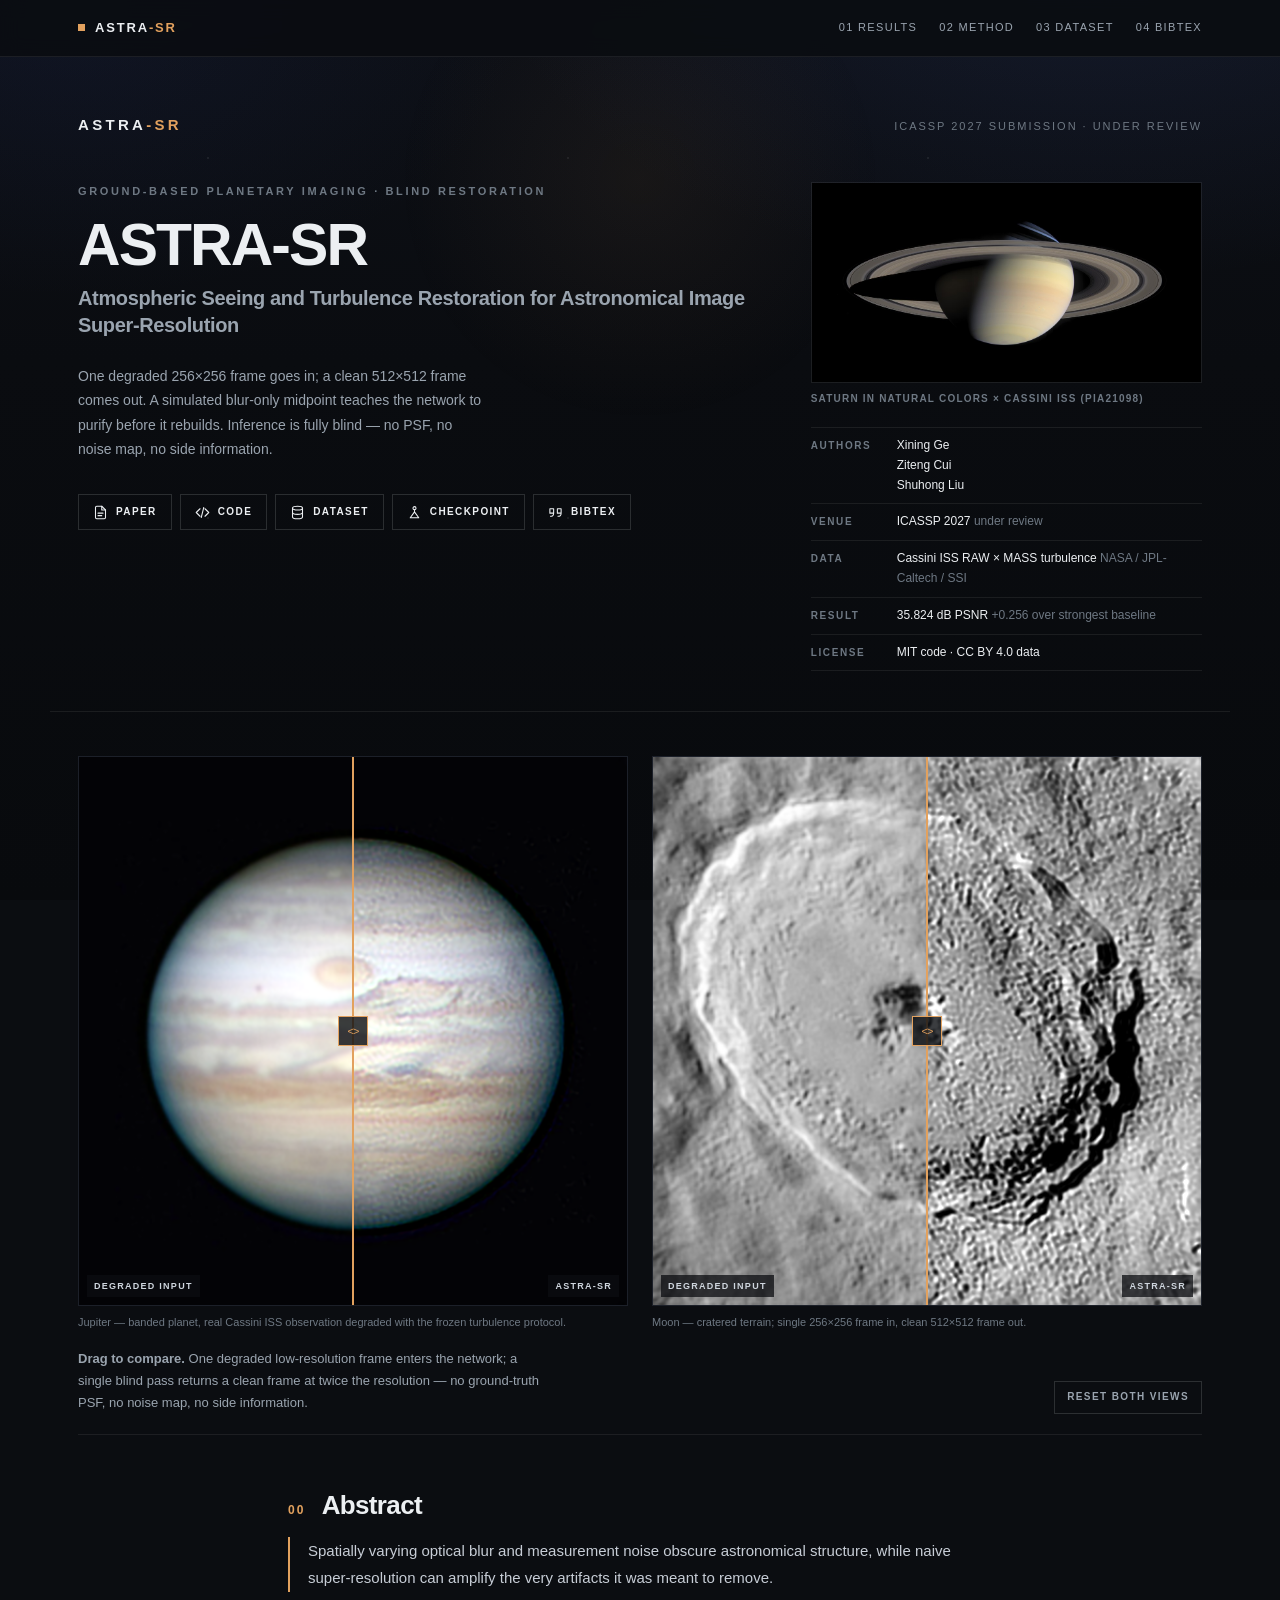
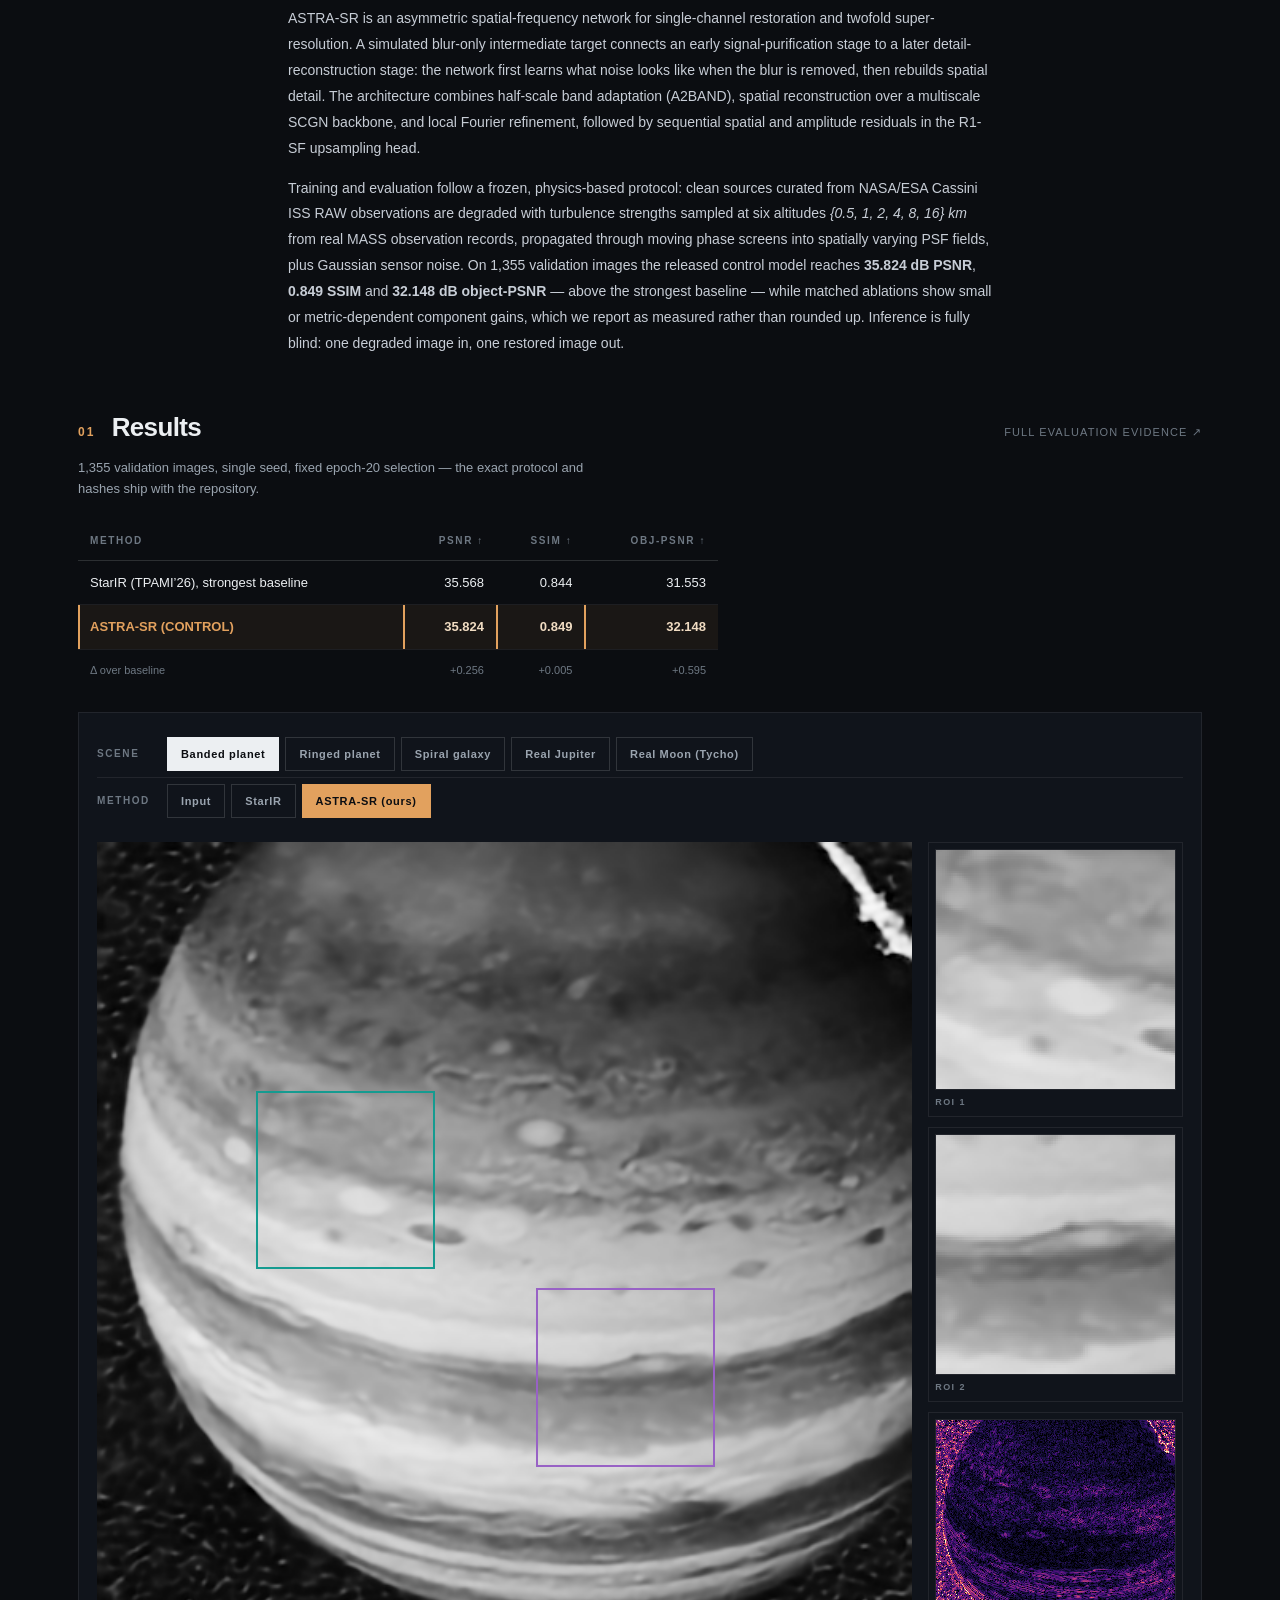
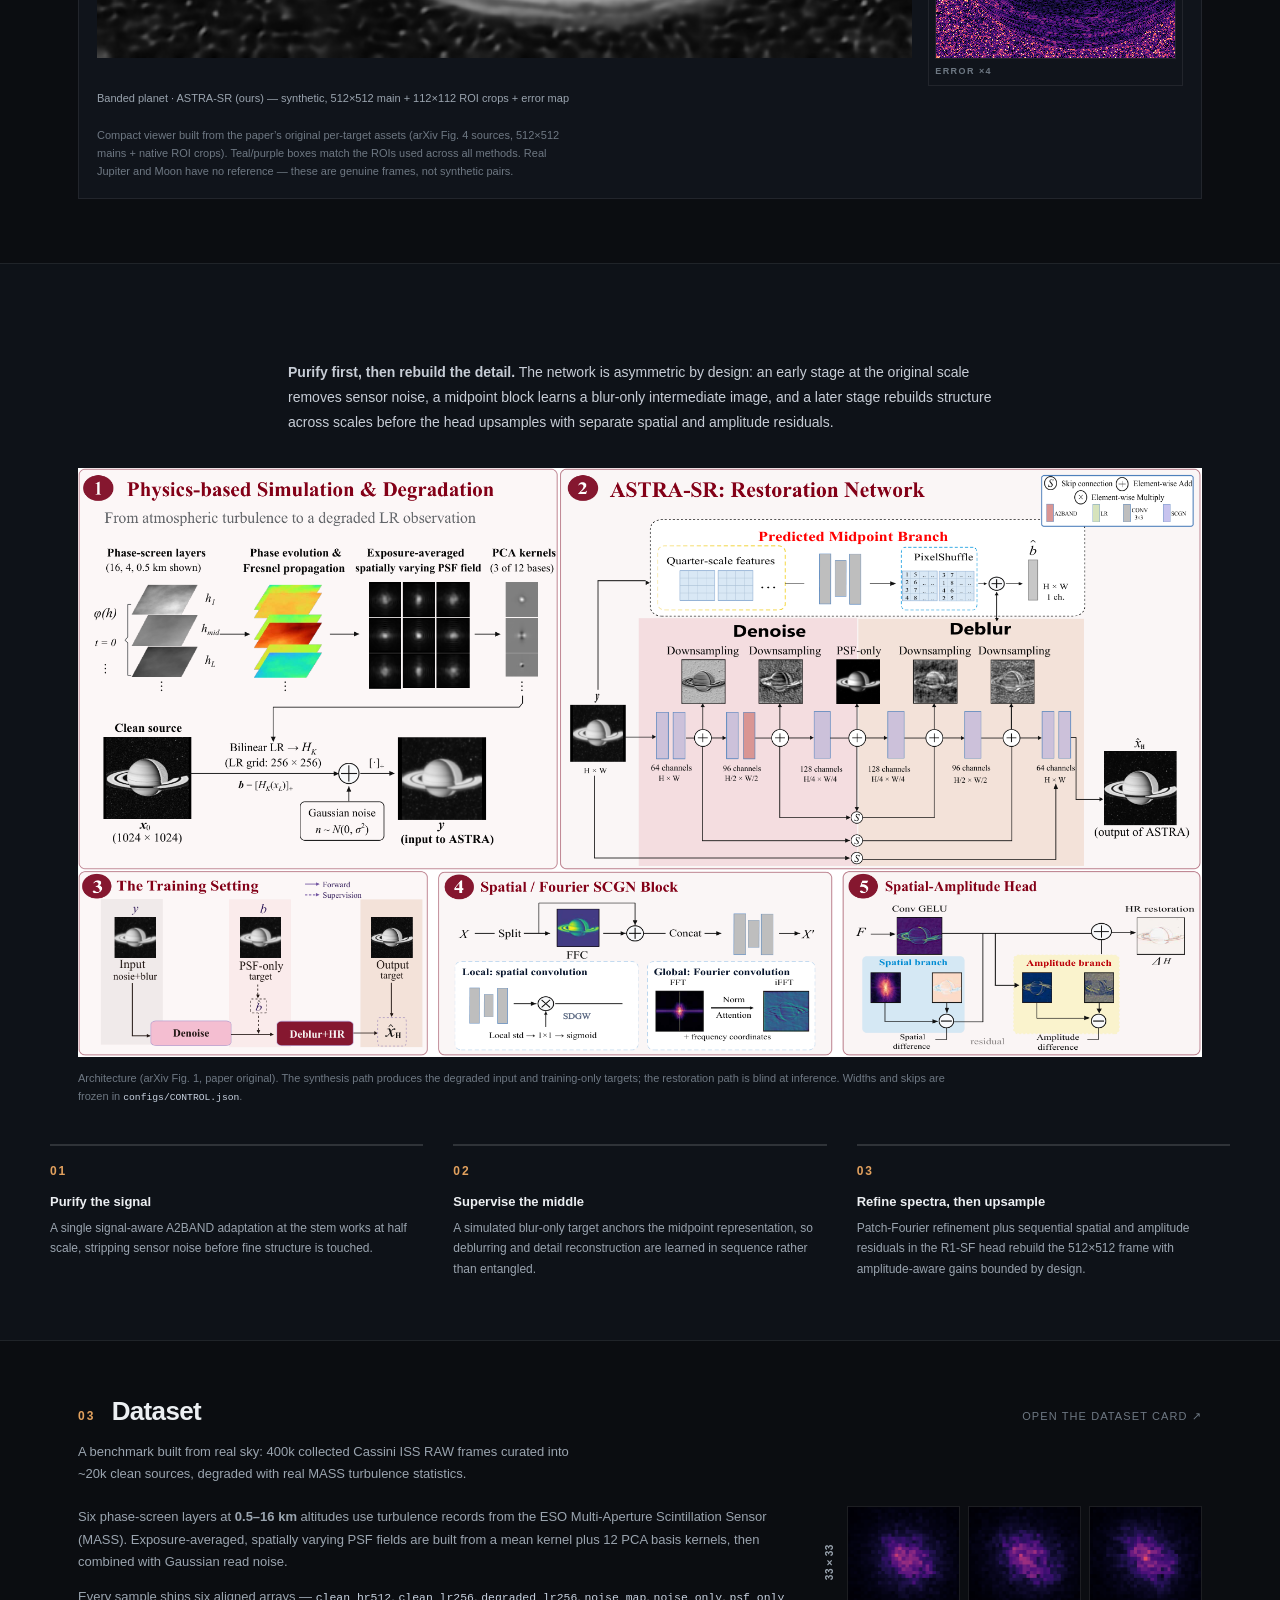
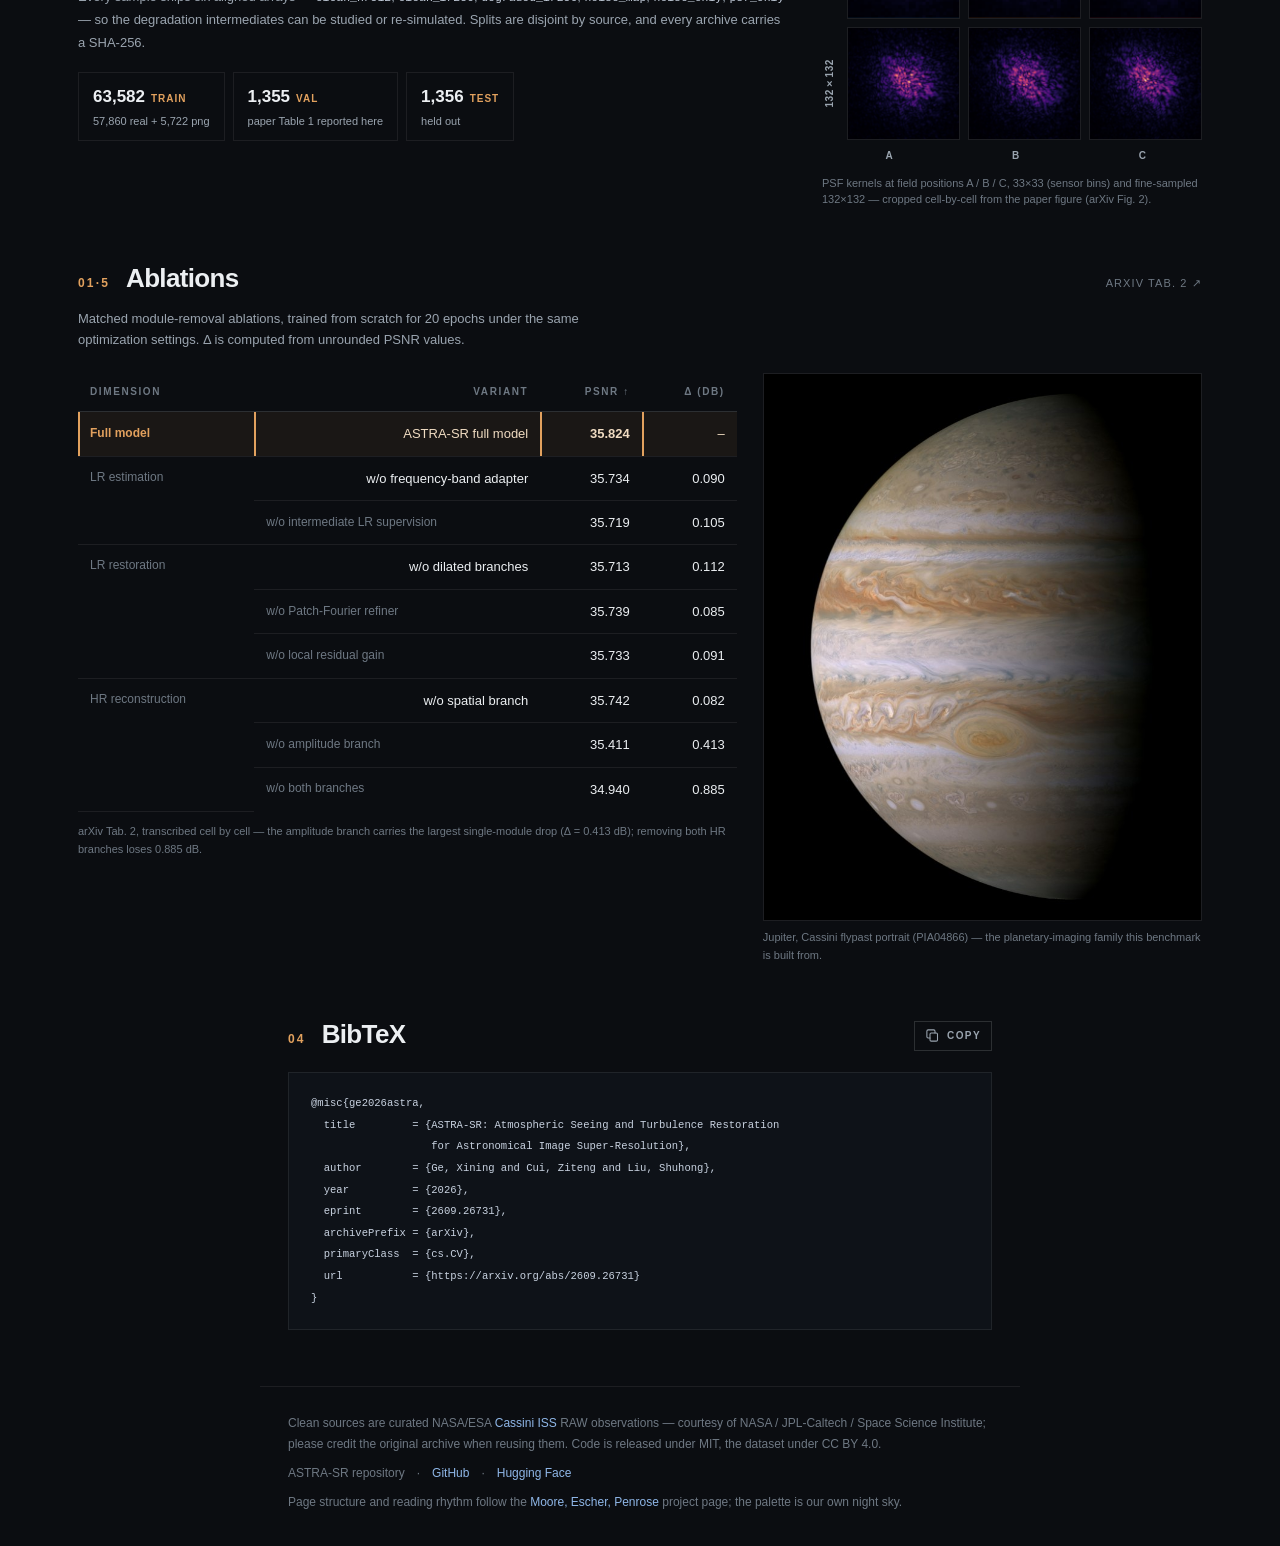
==== astra-sr/index.html @ f1a4ca5f "Deploy ASTRA-SR project page (Swiss style, interactive viewer, Cassini/Jupiter cover)" ====
<!doctype html>
<html lang="en">
<head>
  <meta charset="utf-8">
  <meta name="viewport" content="width=device-width, initial-scale=1">
  <meta name="color-scheme" content="dark">
  <title>ASTRA-SR: Atmospheric Seeing and Turbulence Restoration for Astronomical Image Super-Resolution</title>
  <meta name="description" content="A turbulence-aware restoration network for planetary/astronomical imaging, with a physics-degraded Cassini-ISS super-resolution benchmark. Xining Ge, Ziteng Cui, Shuhong Liu. ICASSP 2027 submission.">
  <meta property="og:title" content="ASTRA-SR: Atmospheric Seeing and Turbulence Restoration">
  <meta property="og:description" content="Blind single-frame restoration + 2x super-resolution under six-layer atmospheric turbulence — code, checkpoint, and benchmark released.">
  <meta property="og:type" content="website">
  <meta name="twitter:card" content="summary_large_image">
  <link rel="stylesheet" href="site.css?v=astra-1">
</head>
<body>
<div class="space-base" aria-hidden="true"></div>
<div class="space-stars" aria-hidden="true"></div>
<div class="space-stars far" aria-hidden="true"></div>
<a class="skip-link" href="#abstract">Skip to the abstract</a>
<svg class="icon-defs" xmlns="http://www.w3.org/2000/svg" aria-hidden="true"><defs>
  <symbol id="i-paper" viewBox="0 0 24 24"><path d="M14 2H6a2 2 0 0 0-2 2v16a2 2 0 0 0 2 2h12a2 2 0 0 0 2-2V8Z"/><path d="M14 2v6h6M8 13h8M8 17h6"/></symbol>
  <symbol id="i-code" viewBox="0 0 24 24"><path d="m8 6-6 6 6 6m8-12 6 6-6 6M14 4l-4 16"/></symbol>
  <symbol id="i-data" viewBox="0 0 24 24"><ellipse cx="12" cy="5" rx="8" ry="3"/><path d="M4 5v14c0 1.7 3.6 3 8 3s8-1.3 8-3V5"/><path d="M4 12c0 1.7 3.6 3 8 3s8-1.3 8-3"/></symbol>
  <symbol id="i-weights" viewBox="0 0 24 24"><circle cx="12" cy="5" r="2.4"/><path d="M12 7.4V11m0 0-6.8 9.4M12 11l6.8 9.4M5.2 20.4h13.6"/></symbol>
  <symbol id="i-quote" viewBox="0 0 24 24"><path d="M9 6H3v7h6V6Zm12 0h-6v7h6V6ZM9 13c0 4-2 5-5 5m17-5c0 4-2 5-5 5"/></symbol>
  <symbol id="i-copy" viewBox="0 0 24 24"><rect x="8" y="8" width="12" height="13" rx="2"/><path d="M16 8V5a2 2 0 0 0-2-2H5a2 2 0 0 0-2 2v9a2 2 0 0 0 2 2h3"/></symbol>
</defs></svg>

<nav class="project-nav" aria-label="Project navigation">
  <div class="project-nav-inner">
    <a class="project-nav-title" href="./"><span class="brand-note" aria-hidden="true"></span>ASTRA<b>-SR</b></a>
    <div class="project-tabs">
      <a href="#results">01 Results</a>
      <a href="#method">02 Method</a>
      <a href="#dataset">03 Dataset</a>
      <a href="#citation">04 BibTeX</a>
    </div>
  </div>
</nav>

<header class="paper-header wide">
  <div class="masthead">
    <span class="wordmark">ASTRA<em>-SR</em></span>
    <span class="mast-note">ICASSP 2027 submission &middot; under review</span>
  </div>
  <div class="title-grid">
    <div>
      <p class="kicker">Ground-based planetary imaging &middot; blind restoration</p>
      <h1 style="margin-top:14px">ASTRA-SR<span>Atmospheric Seeing and Turbulence Restoration for Astronomical Image Super-Resolution</span></h1>
      <p class="lede">One degraded 256&times;256 frame goes in; a clean 512&times;512 frame comes out. A simulated blur-only midpoint teaches the network to purify before it rebuilds. Inference is fully blind &mdash; no PSF, no noise map, no side information.</p>
      <div class="resource-links">
        <a class="resource" href="https://arxiv.org/abs/2609.26731"><svg class="icon"><use href="#i-paper"/></svg>Paper</a>
        <a class="resource" href="https://github.com/gexining/ASTRA-SR"><svg class="icon"><use href="#i-code"/></svg>Code</a>
        <a class="resource" href="https://huggingface.co/datasets/xiningning/astrasr_data"><svg class="icon"><use href="#i-data"/></svg>Dataset</a>
        <a class="resource" href="https://huggingface.co/datasets/xiningning/astrasr_data/tree/main/checkpoints"><svg class="icon"><use href="#i-weights"/></svg>Checkpoint</a>
        <a class="resource" href="#citation"><svg class="icon"><use href="#i-quote"/></svg>BibTeX</a>
      </div>
    </div>
    <div class="right-col">
      <figure class="cover-side">
        <img src="assets/jupiter_cassini_portrait.jpg" alt="Saturn in natural colors with its rings, photographed by the Cassini spacecraft.">
        <figcaption>Saturn in natural colors &times; Cassini ISS (PIA21098)</figcaption>
      </figure>
      <ul class="meta-rows">
        <li><span class="k">Authors</span><span class="v"><span>Xining Ge</span><span>Ziteng Cui</span><span>Shuhong Liu</span></span></li>
        <li><span class="k">Venue</span><span class="v">ICASSP 2027 <em>under review</em></span></li>
        <li><span class="k">Data</span><span class="v">Cassini ISS RAW &times; MASS turbulence <em>NASA / JPL-Caltech / SSI</em></span></li>
        <li><span class="k">Result</span><span class="v">35.824&nbsp;dB PSNR <em>+0.256 over strongest baseline</em></span></li>
        <li><span class="k">License</span><span class="v">MIT code &middot; CC BY 4.0 data</span></li>
      </ul>
    </div>
  </div>
</header>

<main>
  <section class="teaser wide" aria-label="Before and after teaser">
    <div class="teaser-grid">
      <figure class="teaser-fig">
        <div class="compare" data-compare>
          <img src="assets/teaser_jupiter_astra-sr.png" alt="ASTRA-SR restoration of a degraded Jupiter frame">
          <div class="before-clip"><img src="assets/teaser_jupiter_input.png" alt="" aria-hidden="true"></div>
          <span class="tag left">degraded input</span><span class="tag right">ASTRA-SR</span>
          <div class="gutter" aria-hidden="true"></div>
          <div class="knob" aria-hidden="true">&lt;&gt;</div>
          <input type="range" min="0" max="100" value="50" aria-label="Compare degraded input with ASTRA-SR output (Jupiter)">
        </div>
        <figcaption>Jupiter &mdash; banded planet, real Cassini ISS observation degraded with the frozen turbulence protocol.</figcaption>
      </figure>
      <figure class="teaser-fig">
        <div class="compare" data-compare>
          <img src="assets/teaser_moon_astra-sr.png" alt="ASTRA-SR restoration of a degraded lunar frame">
          <div class="before-clip"><img src="assets/teaser_moon_input.png" alt="" aria-hidden="true"></div>
          <span class="tag left">degraded input</span><span class="tag right">ASTRA-SR</span>
          <div class="gutter" aria-hidden="true"></div>
          <div class="knob" aria-hidden="true">&lt;&gt;</div>
          <input type="range" min="0" max="100" value="50" aria-label="Compare degraded input with ASTRA-SR output (Moon)">
        </div>
        <figcaption>Moon &mdash; cratered terrain; single 256&times;256 frame in, clean 512&times;512 frame out.</figcaption>
      </figure>
    </div>
    <div class="teaser-under">
      <p><strong>Drag to compare.</strong> One degraded low-resolution frame enters the network; a single blind pass returns a clean frame at twice the resolution &mdash; no ground-truth PSF, no noise map, no side information.</p>
      <button id="teaser-reset" type="button">Reset both views</button>
    </div>
  </section>

  <section id="abstract" class="text-section">
    <h2 data-num="00" class="sec">Abstract</h2>
    <p class="opening-quote">Spatially varying optical blur and measurement noise obscure astronomical structure, while naive super-resolution can amplify the very artifacts it was meant to remove.</p>
    <p>ASTRA-SR is an asymmetric spatial-frequency network for single-channel restoration and twofold super-resolution. A simulated blur-only intermediate target connects an early signal-purification stage to a later detail-reconstruction stage: the network first learns what noise looks like when the blur is removed, then rebuilds spatial detail. The architecture combines half-scale band adaptation (A2BAND), spatial reconstruction over a multiscale SCGN backbone, and local Fourier refinement, followed by sequential spatial and amplitude residuals in the R1-SF upsampling head.</p>
    <p>Training and evaluation follow a frozen, physics-based protocol: clean sources curated from NASA/ESA Cassini ISS RAW observations are degraded with turbulence strengths sampled at six altitudes <span class="math">{0.5, 1, 2, 4, 8, 16}&nbsp;km</span> from real MASS observation records, propagated through moving phase screens into spatially varying PSF fields, plus Gaussian sensor noise. On 1,355 validation images the released control model reaches <strong>35.824&nbsp;dB PSNR</strong>, <strong>0.849&nbsp;SSIM</strong> and <strong>32.148&nbsp;dB object-PSNR</strong> &mdash; above the strongest baseline &mdash; while matched ablations show small or metric-dependent component gains, which we report as measured rather than rounded up. Inference is fully blind: one degraded image in, one restored image out.</p>
  </section>

  <section class="wide results-section" id="results">
    <div class="section-heading">
      <h2 class="sec" data-num="01">Results</h2>
      <a class="quiet-link" href="https://github.com/gexining/ASTRA-SR/tree/main/docs/evidence">Full evaluation evidence <span aria-hidden="true">&#8599;</span></a>
    </div>
    <p class="section-intro">1,355 validation images, single seed, fixed epoch-20 selection &mdash; the exact protocol and hashes ship with the repository.</p>
    <div class="metrics-wrap">
      <div class="table-scroll">
      <table class="metric-table">
        <thead><tr><th>Method</th><th>PSNR &#8593;</th><th>SSIM &#8593;</th><th>Obj-PSNR &#8593;</th></tr></thead>
        <tbody>
          <tr><td>StarIR (TPAMI&rsquo;26), strongest baseline</td><td>35.568</td><td>0.844</td><td>31.553</td></tr>
          <tr class="ours"><td>ASTRA-SR (CONTROL)</td><td><strong>35.824</strong></td><td><strong>0.849</strong></td><td><strong>32.148</strong></td></tr>
          <tr class="delta"><td>&Delta; over baseline</td><td>+0.256</td><td>+0.005</td><td>+0.595</td></tr>
        </tbody>
      </table>
      </div>
    </div>
    <div class="qual-viewer" id="qual-viewer" data-scene="target_01_banded_planet" data-method="ours">
      <div class="qv-tabs-row">
        <span class="qv-label">Scene</span>
        <div class="qv-tabs" role="tablist" aria-label="Scene">
          <button class="qv-tab" data-scene="target_01_banded_planet">Banded planet</button>
          <button class="qv-tab" data-scene="target_02_ringed_planet">Ringed planet</button>
          <button class="qv-tab" data-scene="target_03_spiral_galaxy">Spiral galaxy</button>
          <button class="qv-tab" data-scene="planet_jupiter_singapore">Real Jupiter</button>
          <button class="qv-tab" data-scene="planet_moon_tycho">Real Moon (Tycho)</button>
        </div>
      </div>
      <div class="qv-tabs-row">
        <span class="qv-label">Method</span>
        <div class="qv-tabs" role="tablist" aria-label="Method">
          <button class="qv-tab" data-method="input">Input</button>
          <button class="qv-tab" data-method="starir">StarIR</button>
          <button class="qv-tab ours" data-method="ours">ASTRA-SR (ours)</button>
        </div>
      </div>
      <div class="qv-stage">
        <div class="scene-main qv-main">
          <img id="qv-img" src="" alt="">
          <span class="roi teal" id="qv-roi1"></span>
          <span class="roi purple" id="qv-roi2"></span>
        </div>
        <div class="qv-side">
          <figure class="qv-zoom"><img id="qv-zoom1" src="" alt=""><figcaption>ROI 1</figcaption></figure>
          <figure class="qv-zoom"><img id="qv-zoom2" src="" alt=""><figcaption>ROI 2</figcaption></figure>
          <figure class="qv-zoom" id="qv-err-wrap"><img id="qv-err" src="" alt=""><figcaption>Error &times;4</figcaption></figure>
        </div>
      </div>
      <p class="qv-meta" id="qv-meta"></p>
      <p class="scene-cap">Compact viewer built from the paper&rsquo;s original per-target assets (arXiv Fig.&nbsp;4 sources, 512&times;512 mains + native ROI crops). Teal/purple boxes match the ROIs used across all methods. Real Jupiter and Moon have no reference &mdash; these are genuine frames, not synthetic pairs.</p>
    </div>
  </section>

  <section class="method-section" id="method">
    <div class="text-section">
      <h2 class="sec" data-num="02">Method</h2>
      <p><strong>Purify first, then rebuild the detail.</strong> The network is asymmetric by design: an early stage at the original scale removes sensor noise, a midpoint block learns a blur-only intermediate image, and a later stage rebuilds structure across scales before the head upsamples with separate spatial and amplitude residuals.</p>
    </div>
    <figure class="wide method-figure">
      <img src="assets/paper_fig1_architecture.png" width="1500" height="546" loading="lazy" alt="ASTRA-SR architecture (arXiv Fig. 1): the synthesis path generates the degraded LR input and training-only targets; the restoration path contains the three-scale SCGN backbone, intermediate LR estimation branch, stage-specific refinement, and sequential spatial-amplitude HR head.">
      <figcaption>Architecture (arXiv Fig.&nbsp;1, paper original). The synthesis path produces the degraded input and training-only targets; the restoration path is blind at inference. Widths and skips are frozen in <code>configs/CONTROL.json</code>.</figcaption>
    </figure>
    <ol class="method-steps wide">
      <li><span class="step-number">01</span><h3>Purify the signal</h3><p>A single signal-aware A2BAND adaptation at the stem works at half scale, stripping sensor noise before fine structure is touched.</p></li>
      <li><span class="step-number">02</span><h3>Supervise the middle</h3><p>A simulated blur-only target anchors the midpoint representation, so deblurring and detail reconstruction are learned in sequence rather than entangled.</p></li>
      <li><span class="step-number">03</span><h3>Refine spectra, then upsample</h3><p>Patch-Fourier refinement plus sequential spatial and amplitude residuals in the R1-SF head rebuild the 512&times;512 frame with amplitude-aware gains bounded by design.</p></li>
    </ol>
  </section>

  <section class="wide dataset-section" id="dataset">
    <div class="section-heading">
      <h2 class="sec" data-num="03">Dataset</h2>
      <a class="quiet-link" href="https://huggingface.co/datasets/xiningning/astrasr_data">Open the dataset card <span aria-hidden="true">&#8599;</span></a>
    </div>
    <p class="section-intro">A benchmark built from real sky: 400k collected Cassini ISS RAW frames curated into ~20k clean sources, degraded with real MASS turbulence statistics.</p>
    <div class="dataset-grid">
      <div class="facts">
        <p>Six phase-screen layers at <strong>0.5&ndash;16&nbsp;km</strong> altitudes use turbulence records from the ESO Multi-Aperture Scintillation Sensor (MASS). Exposure-averaged, spatially varying PSF fields are built from a mean kernel plus 12 PCA basis kernels, then combined with Gaussian read noise.</p>
        <p>Every sample ships six aligned arrays &mdash; <code>clean_hr512</code>, <code>clean_lr256</code>, <code>degraded_lr256</code>, <code>noise_map</code>, <code>noise_only</code>, <code>psf_only</code> &mdash; so the degradation intermediates can be studied or re-simulated. Splits are disjoint by source, and every archive carries a SHA-256.</p>
        <div class="split-inline" aria-label="Dataset splits">
          <div class="split-chip"><b>63,582<em>train</em></b>57,860 real + 5,722 png</div>
          <div class="split-chip"><b>1,355<em>val</em></b>paper Table&nbsp;1 reported here</div>
          <div class="split-chip"><b>1,356<em>test</em></b>held out</div>
        </div>
      </div>
      <div class="psf-block" role="group" aria-label="PSF kernels at three field positions, two sampling scales">
        <div class="psf-row">
          <span class="psf-rlab">33&times;33</span>
          <figure class="psf-tile"><img src="assets/psf_coarse_A.png" loading="lazy" alt="33x33 downsampled PSF at field position A"></figure>
          <figure class="psf-tile"><img src="assets/psf_coarse_B.png" loading="lazy" alt="33x33 downsampled PSF at field position B"></figure>
          <figure class="psf-tile"><img src="assets/psf_coarse_C.png" loading="lazy" alt="33x33 downsampled PSF at field position C"></figure>
        </div>
        <div class="psf-row">
          <span class="psf-rlab">132&times;132</span>
          <figure class="psf-tile"><img src="assets/psf_fine_A.png" loading="lazy" alt="132x132 fine-sampled PSF at field position A"></figure>
          <figure class="psf-tile"><img src="assets/psf_fine_B.png" loading="lazy" alt="132x132 fine-sampled PSF at field position B"></figure>
          <figure class="psf-tile"><img src="assets/psf_fine_C.png" loading="lazy" alt="132x132 fine-sampled PSF at field position C"></figure>
        </div>
        <div class="psf-clabs"><span class="ph"></span><span>A</span><span>B</span><span>C</span></div>
        <p class="psf-cap">PSF kernels at field positions A / B / C, 33&times;33 (sensor bins) and fine-sampled 132&times;132 &mdash; cropped cell-by-cell from the paper figure (arXiv Fig.&nbsp;2).</p>
      </div>
    </div>

  </section>

  <section class="wide ablation-section" id="ablation">
    <div class="section-heading">
      <h2 class="sec" data-num="01&middot;5">Ablations</h2>
      <a class="quiet-link" href="https://arxiv.org/abs/2609.26731">arXiv Tab.&nbsp;2 <span aria-hidden="true">&#8599;</span></a>
    </div>
    <p class="section-intro">Matched module-removal ablations, trained from scratch for 20 epochs under the same optimization settings. &Delta; is computed from unrounded PSNR values.</p>
    <div class="ablation-two-col">
      <div class="ablation-table-wrap">
      <div class="table-scroll">
        <table class="metric-table ablation-table">
          <thead><tr><th>Dimension</th><th>Variant</th><th>PSNR &#8593;</th><th>&Delta; (dB)</th></tr></thead>
          <tbody>
            <tr class="ours"><td>Full model</td><td>ASTRA-SR full model</td><td><strong>35.824</strong></td><td>&ndash;</td></tr>
            <tr><td rowspan="2">LR estimation</td><td>w/o frequency-band adapter</td><td>35.734</td><td>0.090</td></tr>
            <tr><td>w/o intermediate LR supervision</td><td>35.719</td><td>0.105</td></tr>
            <tr><td rowspan="3">LR restoration</td><td>w/o dilated branches</td><td>35.713</td><td>0.112</td></tr>
            <tr><td>w/o Patch-Fourier refiner</td><td>35.739</td><td>0.085</td></tr>
            <tr><td>w/o local residual gain</td><td>35.733</td><td>0.091</td></tr>
            <tr><td rowspan="3">HR reconstruction</td><td>w/o spatial branch</td><td>35.742</td><td>0.082</td></tr>
            <tr><td>w/o amplitude branch</td><td>35.411</td><td>0.413</td></tr>
            <tr><td>w/o both branches</td><td>34.940</td><td>0.885</td></tr>
          </tbody>
        </table>
      </div>
      <p class="abl-cap">arXiv Tab.&nbsp;2, transcribed cell by cell &mdash; the amplitude branch carries the largest single-module drop (&Delta;&nbsp;=&nbsp;0.413&nbsp;dB); removing both HR branches loses 0.885&nbsp;dB.</p>
      </div>
      <figure class="abl-fig">
        <img src="assets/jupiter_full_portrait.jpg" loading="lazy" alt="Full-portrait Jupiter with the Great Red Spot, photographed by the Cassini spacecraft on its flypast to Saturn.">
        <figcaption>Jupiter, Cassini flypast portrait (PIA04866) &mdash; the planetary-imaging family this benchmark is built from.</figcaption>
      </figure>
    </div>
  </section>

  <section id="citation" class="text-section citation-section">
    <div class="section-heading">
      <h2 class="sec" data-num="04">BibTeX</h2>
      <button class="copy-button" id="copy-bib" type="button"><svg class="icon"><use href="#i-copy"/></svg><span>Copy</span></button>
    </div>
    <pre><code id="bibtex">@misc{ge2026astra,
  title         = {ASTRA-SR: Atmospheric Seeing and Turbulence Restoration
                   for Astronomical Image Super-Resolution},
  author        = {Ge, Xining and Cui, Ziteng and Liu, Shuhong},
  year          = {2026},
  eprint        = {2609.26731},
  archivePrefix = {arXiv},
  primaryClass  = {cs.CV},
  url           = {https://arxiv.org/abs/2609.26731}
}</code></pre>
    <p id="copy-status" role="status" class="sr-only"></p>
  </section>
</main>

<footer class="page-footer text-section">
  <p>Clean sources are curated NASA/ESA <a href="https://pds-rings.seti.org/cassini/iss/">Cassini ISS</a> RAW observations &mdash; courtesy of NASA / JPL-Caltech / Space Science Institute; please credit the original archive when reusing them. Code is released under MIT, the dataset under CC&nbsp;BY&nbsp;4.0.</p>
  <p>ASTRA-SR repository<span class="footer-dot" aria-hidden="true">&middot;</span><a href="https://github.com/gexining/ASTRA-SR">GitHub</a><span class="footer-dot" aria-hidden="true">&middot;</span><a href="https://huggingface.co/datasets/xiningning/astrasr_data">Hugging Face</a></p>
  <p class="small">Page structure and reading rhythm follow the <a href="https://assafshocher.github.io/escher/">Moore, Escher, Penrose</a> project page; the palette is our own night sky.</p>
</footer>

<script>
(function () {
  // ---- cursor spotlight across the page ----
  document.body.insertAdjacentHTML("afterbegin", '<div class="spotlight" aria-hidden="true"></div>');
  var spotEl = document.querySelector(".spotlight");
  document.addEventListener("pointermove", function (e) {
    spotEl.style.setProperty("--mx", e.clientX + "px");
    spotEl.style.setProperty("--my", e.clientY + "px");
  }, { passive: true });

  // ---- nav scrollspy: highlight the current section tab ----
  var navLinks = document.querySelectorAll(".project-tabs a[href^='#']");
  var secObs = new IntersectionObserver(function (entries) {
    if (window.scrollY < 100) {
      navLinks.forEach(function (a) { a.classList.remove("nav-on"); });
      return;
    }
    entries.forEach(function (e) {
      if (!e.isIntersecting) return;
      var id = "#" + e.target.id;
      navLinks.forEach(function (a) {
        a.classList.toggle("nav-on", a.getAttribute("href") === id);
      });
    });
  }, { rootMargin: "-40% 0px -55% 0px", threshold: 0 });
  document.querySelectorAll("section[id]").forEach(function (s) { secObs.observe(s); });

  // ---- teaser sliders jump into the qualitative viewer ----
  document.querySelectorAll(".compare input[type='range']").forEach(function (r) {
    r.addEventListener("change", function () {
      document.getElementById("results")?.scrollIntoView({ behavior: "smooth", block: "start" });
    });
  });

  // ---- 3D tilt on interactive cards ----
  document.querySelectorAll(".compare").forEach(function (el) {
    el.addEventListener("pointermove", function (e) {
      var r = el.getBoundingClientRect();
      var x = (e.clientX - r.left) / r.width - 0.5;
      var y = (e.clientY - r.top) / r.height - 0.5;
      el.style.transform = "perspective(900px) rotateY(" + (x * 4.5) + "deg) rotateX(" + (-y * 4.5) + "deg) translateZ(4px)";
    });
    el.addEventListener("pointerleave", function () { el.style.transform = ""; });
  });

  // ---- scroll reveal: sections fade/rise in as they enter the viewport ----
  var revealTargets = document.querySelectorAll(
    ".sec, .metric-table, .figure-card, .scene-cell, .compare, .split-chip, .qual-viewer, .psf-tile, .method-steps li, .degrade-item, .citation-section"
  );
  revealTargets.forEach(function (el, i) {
    el.classList.add("reveal");
    el.style.transitionDelay = (i % 6) * 45 + "ms";
  });
  var io = new IntersectionObserver(function (entries) {
    entries.forEach(function (e) {
      if (e.isIntersecting) {
        e.target.classList.add("visible");
        io.unobserve(e.target);
      }
    });
  }, { rootMargin: "0px 0px -10% 0px", threshold: 0.08 });
  revealTargets.forEach(function (el) { io.observe(el); });

  // ---- qualitative viewer: scene/method switching from original per-asset files ----
  var QV_SCENES = {
    "target_01_banded_planet": { name: "Banded planet", kind: "synthetic",
      rois: [["teal", "19.53%","30.47%","21.88%","21.88%"], ["purple","53.91%","54.69%","21.88%","21.88%"]] },
    "target_02_ringed_planet": { name: "Ringed planet", kind: "synthetic",
      rois: [["teal","8.98%","36.72%","18.75%","18.75%"], ["purple","50.78%","18.75%","18.75%","18.75%"]] },
    "target_03_spiral_galaxy": { name: "Spiral galaxy", kind: "synthetic",
      rois: [["teal","40.23%","32.81%","18.75%","18.75%"], ["purple","20.31%","47.66%","18.75%","18.75%"]] },
    "planet_jupiter_singapore": { name: "Real Jupiter", kind: "real observation",
      rois: [["teal","38.28%","28.91%","18.75%","18.75%"], ["purple","55.86%","55.08%","18.75%","18.75%"]] },
    "planet_moon_tycho": { name: "Real Moon (Tycho)", kind: "real observation",
      rois: [["teal","35.16%","35.55%","21.88%","21.88%"], ["purple","64.45%","59.77%","21.88%","21.88%"]] }
  };
  var QV_METHODS = {
    input:  "Input",
    starir: "StarIR",
    ours:   "ASTRA-SR (ours)"
  };
  var qv = document.getElementById("qual-viewer");
  if (qv) {
    var qvImg = document.getElementById("qv-img");
    var qvZoom1 = document.getElementById("qv-zoom1");
    var qvZoom2 = document.getElementById("qv-zoom2");
    var qvErr = document.getElementById("qv-err");
    var qvErrWrap = document.getElementById("qv-err-wrap");
    var qvRoi1 = document.getElementById("qv-roi1");
    var qvRoi2 = document.getElementById("qv-roi2");
    var qvMeta = document.getElementById("qv-meta");

    function applyRoi(el, r) {
      el.style.left = r[1]; el.style.top = r[2];
      el.style.width = r[3]; el.style.height = r[4];
      el.style.borderColor = r[0] === "teal" ? "#159B90" : "#9862C5";
    }
    function qvRender() {
      var s = QV_SCENES[qv.dataset.scene];
      var m = qv.dataset.method;
      var base = "assets/fig4/" + qv.dataset.scene + "__" + m;
      qvImg.src = base + "_main.png";
      qvImg.alt = s.name + " — " + QV_METHODS[m];
      qvZoom1.src = base + "_zoom1.png";
      qvZoom2.src = base + "_zoom2.png";
      applyRoi(qvRoi1, s.rois[0]); applyRoi(qvRoi2, s.rois[1]);
      var qvHasErr = s.kind === "synthetic";
      qvErrWrap.style.display = qvHasErr ? "" : "none";
      if (qvHasErr) {
        qvErr.src = base + "_error.png";
        qvErr.alt = "Error map, " + QV_METHODS[m] + " vs ground truth";
      }
      qvMeta.textContent = s.name + " · " + QV_METHODS[m] + " — " + s.kind + ", 512×512 main + 112×112 ROI crops" + (qvHasErr ? " + error map" : "");
      qv.querySelectorAll("[data-scene]").forEach(function (b) {
        b.setAttribute("aria-selected", String(b.dataset.scene === qv.dataset.scene));
      });
      qv.querySelectorAll("[data-method]").forEach(function (b) {
        b.setAttribute("aria-selected", String(b.dataset.method === qv.dataset.method));
      });
    }
    qv.querySelectorAll("[data-scene]").forEach(function (b) {
      b.addEventListener("click", function () { qv.dataset.scene = b.dataset.scene; qvRender(); });
    });
    qv.querySelectorAll("[data-method]").forEach(function (b) {
      b.addEventListener("click", function () { qv.dataset.method = b.dataset.method; qvRender(); });
    });
    qvRender();
  }

  // before/after comparison sliders
  document.querySelectorAll('[data-compare]').forEach(function (root) {
    var range = root.querySelector('input[type="range"]');
    var clip = root.querySelector('.before-clip');
    var gutter = root.querySelector('.gutter');
    var knob = root.querySelector('.knob');
    function apply(p) {
      clip.style.width = p + '%';
      gutter.style.left = p + '%';
      knob.style.left = p + '%';
    }
    range.addEventListener('input', function () { apply(+range.value); });
    apply(+range.value);
  });
  var resetBtn = document.getElementById('teaser-reset');
  if (resetBtn) resetBtn.addEventListener('click', function () {
    document.querySelectorAll('[data-compare] input[type="range"]').forEach(function (r) {
      r.value = 50;
      r.dispatchEvent(new Event('input'));
    });
  });

  // copy bibtex
  var btn = document.getElementById('copy-bib');
  var status = document.getElementById('copy-status');
  if (btn) btn.addEventListener('click', function () {
    var text = document.getElementById('bibtex').innerText;
    var done = function () {
      btn.querySelector('span').textContent = 'Copied';
      status.textContent = 'Citation copied to clipboard.';
      setTimeout(function () { btn.querySelector('span').textContent = 'Copy'; }, 1600);
    };
    if (navigator.clipboard && navigator.clipboard.writeText) {
      navigator.clipboard.writeText(text).then(done, function () { fallback(); });
    } else { fallback(); }
    function fallback() {
      var ta = document.createElement('textarea');
      ta.value = text; document.body.appendChild(ta); ta.select();
      try { document.execCommand('copy'); done(); } catch (e) { status.textContent = 'Copy failed.'; }
      document.body.removeChild(ta);
    }
  });
})();
</script>
</body>
</html>
---- astra-sr/site.css ----
/* ASTRA-SR project page — Swiss / International Typographic Style:
   strict grid, flush-left sans typography, hairline rules, single accent.
   Night-sky palette kept for the astronomy subject. */
:root{
  --bg:#0b0d11;
  --bg2:#0e1218;
  --panel:#10141b;
  --ink:#eceff2;
  --muted:#9aa4af;
  --faint:#6e7883;
  --amber:#e2a15e;
  --ice:#8fb7e8;
  --line:rgba(236,239,242,.15);
  --line-soft:rgba(236,239,242,.08);
  --sans:"Helvetica Neue",Helvetica,Arial,system-ui,-apple-system,"Segoe UI",sans-serif;
  --mono:ui-monospace,SFMono-Regular,Menlo,Consolas,monospace;
}
*{box-sizing:border-box}
html{scroll-behavior:smooth;scroll-padding-top:72px}
body{margin:0;background:var(--bg);color:var(--ink);font:15px/1.65 var(--sans);
  font-variant-numeric:lining-nums tabular-nums;text-align:left}

/* ---- cover side (moon in header) ---- */
.cover-side{margin:0;position:relative;flex:1;min-height:0;display:flex;flex-direction:column}
.cover-side img{flex:1;min-height:0;display:block;width:100%;object-fit:cover;border:1px solid var(--line-soft);
  animation:coverDrift 24s ease-in-out infinite alternate}
.cover-side figcaption{font-size:10px;letter-spacing:.12em;text-transform:uppercase;color:var(--faint);font-weight:600;margin-top:8px}
.meta-strip{display:grid;grid-template-columns:repeat(5,minmax(0,1fr));gap:0;margin-top:40px}
.meta-strip li{grid-template-columns:1fr;padding:10px 16px 10px 0;border-top:1px solid var(--line-soft);border-bottom:1px solid var(--line-soft)}
.meta-strip li + li{padding-left:16px;border-left:1px solid var(--line-soft)}
@keyframes coverDrift{from{transform:scale(1.06) translate(0,0)}to{transform:scale(1.08) translate(-14px,6px)}}

/* cursor spotlight */
.spotlight{position:fixed;inset:0;z-index:-1;pointer-events:none;
  background:radial-gradient(420px circle at var(--mx,50%) var(--my,20%), rgba(226,161,94,.06), transparent 58%)}

/* ---- global motion ---- */
@keyframes twinkle{0%,100%{opacity:.42}50%{opacity:.72}}
.space-stars{animation:twinkle 6.5s ease-in-out infinite}
.space-stars.far{animation:twinkle 9s ease-in-out 1.2s infinite}

@keyframes riseIn{from{opacity:0;transform:translateY(18px)}to{opacity:1;transform:translateY(0)}}
.reveal{opacity:0;transform:translateY(18px);transition:opacity .55s ease,transform .55s ease}
.reveal.visible{opacity:1;transform:translateY(0)}

.figure-card,.split-chip,.scene-cell,.metric-table tbody tr{transition:transform .22s ease,box-shadow .22s ease,border-color .22s ease}
.figure-card:hover,.split-chip:hover{transform:translateY(-3px);box-shadow:0 8px 18px rgba(0,0,0,.35)}
.scene-cell:hover{transform:translateY(-3px);box-shadow:0 8px 18px rgba(0,0,0,.4)}
.metric-table tbody tr:hover{background:rgba(236,239,242,.03)}

/* ---- night-sky background, kept quiet ---- */
.space-base{position:fixed;inset:0;z-index:-3;pointer-events:none;
  background:
    radial-gradient(1000px 560px at 85% -6%, rgba(52,70,128,.20), transparent 60%),
    radial-gradient(760px 480px at 6% 2%, rgba(34,48,104,.16), transparent 58%),
    linear-gradient(180deg,#0d1017 0%, #0a0c10 40%, #080a0d 100%);}
.space-stars{position:fixed;inset:0;z-index:-2;pointer-events:none;opacity:.5;
  background:
    radial-gradient(1px 1px at 22px 38px, rgba(255,255,255,.7), transparent 60%),
    radial-gradient(1px 1px at 74px 96px, rgba(214,226,255,.6), transparent 60%),
    radial-gradient(1.3px 1.3px at 208px 158px, rgba(255,255,255,.75), transparent 60%),
    radial-gradient(1px 1px at 283px 61px, rgba(196,214,248,.5), transparent 60%),
    radial-gradient(1px 1px at 331px 240px, rgba(255,255,255,.5), transparent 60%),
    radial-gradient(1px 1px at 49px 301px, rgba(255,255,255,.45), transparent 60%);
  background-size:360px 360px;}

a{color:var(--ice);text-decoration:none}
a:hover{text-decoration:underline}
button{font:inherit;color:inherit;cursor:pointer}
a:focus-visible,button:focus-visible{outline:2px solid var(--amber);outline-offset:4px}
button,a{-webkit-tap-highlight-color:transparent}
h1,h2,h3,h4,p,figure,dl,dd{margin:0}
code{font-family:var(--mono);font-size:.88em;color:#c8d2e0}
.wide{max-width:1180px;margin-inline:auto;padding-inline:28px}
.text-section{max-width:760px;margin-inline:auto;padding-inline:28px}
.icon-defs{position:absolute;width:0;height:0;overflow:hidden}
.icon{width:15px;height:15px;fill:none;stroke:currentColor;stroke-width:1.7;stroke-linecap:round;stroke-linejoin:round;flex-shrink:0}
.sr-only{position:absolute;width:1px;height:1px;overflow:hidden;clip:rect(0,0,0,0);white-space:nowrap}
.skip-link{position:absolute;top:-80px;left:16px;padding:10px;background:var(--panel);z-index:20}
.skip-link:focus{top:8px}

/* ---- typographic system ---- */
.kicker{font-size:11px;letter-spacing:.24em;text-transform:uppercase;color:var(--faint);font-weight:600}
.sec{display:flex;align-items:baseline;gap:16px;font-size:26px;font-weight:700;letter-spacing:-.025em;line-height:1.15;margin-bottom:22px}
.sec::before{content:attr(data-num);font-size:12px;font-weight:600;letter-spacing:.18em;color:var(--amber)}

/* ---- nav ---- */
.project-nav{position:sticky;top:0;z-index:7;border-bottom:1px solid var(--line-soft);background:rgba(11,13,17,.9);backdrop-filter:blur(10px)}
.project-nav-inner{max-width:1180px;min-height:56px;margin:auto;padding-inline:28px;display:flex;justify-content:space-between;align-items:center;gap:20px}
.project-nav-title{font-size:13px;font-weight:700;letter-spacing:.14em;color:var(--ink);text-transform:uppercase}
.project-nav-title b{color:var(--amber);font-weight:700}
.project-tabs{display:flex;gap:22px}
.project-tabs a{font-size:11px;letter-spacing:.12em;text-transform:uppercase;color:var(--muted);padding:4px 0;border-bottom:2px solid transparent;transition:color .18s,border-color .18s}
.project-tabs a.nav-on{color:var(--amber);border-color:var(--amber)}
.project-tabs a:hover{color:var(--ink);text-decoration:none;border-color:var(--amber)}
.project-nav .brand-note{display:inline-block;width:7px;height:7px;background:var(--amber);margin-right:10px;vertical-align:1px}

/* ---- header ---- */
.paper-header{padding:56px 28px 40px;border-bottom:1px solid var(--line-soft)}
.masthead{display:flex;justify-content:space-between;align-items:baseline;gap:18px;margin-bottom:44px}
.wordmark{font-size:15px;font-weight:700;letter-spacing:.22em;text-transform:uppercase}
.wordmark em{font-style:normal;color:var(--amber)}
.mast-note{font-size:11px;letter-spacing:.18em;text-transform:uppercase;color:var(--faint)}
.title-grid{display:grid;grid-template-columns:minmax(0,7fr) minmax(0,4fr);gap:48px;align-items:stretch}
.paper-header h1{font-size:clamp(38px,4.6vw,64px);font-weight:700;letter-spacing:-.032em;line-height:1.04}
.paper-header h1 span{display:block;margin-top:.5em;font-size:.34em;font-weight:700;letter-spacing:-.018em;line-height:1.32;color:var(--muted)}
.right-col{display:flex;flex-direction:column;gap:20px;height:100%;min-height:0}
.right-col .meta-rows{flex-shrink:0}
.lede{margin-top:26px;max-width:52ch;font-size:14px;line-height:1.75;color:var(--muted)}
.meta-rows{list-style:none;padding:0;margin:0}
.meta-rows li{display:grid;grid-template-columns:72px 1fr;gap:14px;padding:8px 0;border-top:1px solid var(--line-soft);font-size:12px}
.meta-rows li:last-child{border-bottom:1px solid var(--line-soft)}
.meta-rows .k{color:var(--faint);font-size:10px;letter-spacing:.16em;text-transform:uppercase;font-weight:600;padding-top:2px}
.meta-rows .v{color:var(--ink)}
.meta-rows .v span{display:block}
.meta-rows .v em{font-style:normal;color:var(--faint);font-size:12px}
.resource-links{display:flex;flex-wrap:wrap;gap:8px;margin-top:32px}
.resource{display:inline-flex;align-items:center;gap:8px;border:1px solid var(--line);padding:9px 14px;
  font-size:10px;font-weight:600;letter-spacing:.14em;text-transform:uppercase;color:var(--ink);background:transparent;transition:background .12s,color .12s}
.resource:hover{background:var(--ink);color:#0b0d11;text-decoration:none}
.resource[aria-disabled="true"]{color:var(--faint);border-color:var(--line-soft);cursor:default}
.resource[aria-disabled="true"]:hover{background:transparent;color:var(--faint)}
.soon{font-size:9px;letter-spacing:.1em;color:var(--faint)}

/* ---- teaser ---- */
.teaser{padding-top:44px}
.compare{transition:transform .18s ease, box-shadow .18s ease}
.compare:hover{box-shadow:0 12px 32px rgba(0,0,0,.5)}
.teaser-grid{display:grid;grid-template-columns:1fr 1fr;gap:24px}
.compare{position:relative;aspect-ratio:1;overflow:hidden;background:#0a0e18;border:1px solid var(--line-soft);isolation:isolate;cursor:ew-resize;touch-action:none}
.compare img{position:absolute;inset:0;width:100%;height:100%;object-fit:cover;display:block;pointer-events:none}
.compare .before-clip{position:absolute;inset:0;overflow:hidden;width:50%;z-index:1}
.compare .before-clip img{width:auto;height:100%;max-width:none}
.compare .gutter{position:absolute;top:0;bottom:0;left:50%;width:2px;margin-left:-1px;background:var(--amber);z-index:2}
.compare .knob{position:absolute;top:50%;left:50%;transform:translate(-50%,-50%);z-index:2;width:30px;height:30px;display:grid;place-items:center;
  background:rgba(11,13,17,.8);border:1px solid var(--amber);color:var(--amber);font-size:11px;letter-spacing:-1px}
.compare .tag{position:absolute;bottom:8px;z-index:2;font-size:9px;letter-spacing:.14em;text-transform:uppercase;font-weight:600;
  padding:4px 7px;background:rgba(11,13,17,.75);color:#cfd6de}
.compare .tag.left{left:8px}.compare .tag.right{right:8px}
.compare input[type="range"]{position:absolute;inset:0;width:100%;height:100%;opacity:0;margin:0;cursor:ew-resize;z-index:3}
.teaser-fig figcaption{font-size:11px;color:var(--faint);margin-top:8px;line-height:1.55}
.teaser-under{display:flex;justify-content:space-between;align-items:flex-end;gap:24px;margin-top:16px;padding-bottom:20px;border-bottom:1px solid var(--line-soft)}
.teaser-under p{max-width:64ch;font-size:13px;line-height:1.7;color:var(--muted)}
.teaser-under button{font-size:10px;letter-spacing:.14em;text-transform:uppercase;font-weight:600;border:1px solid var(--line);padding:7px 12px;background:transparent;color:var(--muted);white-space:nowrap}
.teaser-under button:hover{color:var(--ink);border-color:var(--ink)}

/* ---- abstract ---- */
#abstract{margin-top:56px}
#abstract h2.sec{margin-bottom:16px}
#abstract p{margin-top:14px;font-size:14px;line-height:1.85;color:#c7cdd6}
.opening-quote{font-size:15px!important;color:var(--muted);border-left:2px solid var(--amber);padding-left:18px}
.math{white-space:nowrap;font-style:italic}
var{font-style:italic}

/* ---- generic section hairlines ---- */
.rule{max-width:1180px;margin:72px auto 0;padding-inline:28px}
.rule hr{border:none;border-top:1px solid var(--line-soft)}

/* ---- results ---- */
.results-section,.dataset-section,.ablation-section{margin-top:56px}
.section-heading{display:flex;align-items:baseline;justify-content:space-between;gap:18px}
.section-heading .sec{margin-bottom:14px}
.quiet-link{font-size:11px;letter-spacing:.1em;text-transform:uppercase;color:var(--faint);white-space:nowrap}
.quiet-link:hover{color:var(--ink);text-decoration:none}
.section-intro{font-size:13px;color:var(--muted);margin-bottom:22px;max-width:70ch}
.metrics-wrap{display:grid;grid-template-columns:1fr;gap:26px;max-width:640px}
.table-scroll{overflow-x:auto;min-width:0;max-width:100%}
.metric-table{width:100%;border-collapse:collapse;font-size:13px;min-width:380px}
.metric-table th,.metric-table td{padding:11px 12px;text-align:right;border-bottom:1px solid var(--line-soft);white-space:nowrap}
.metric-table th:first-child,.metric-table td:first-child{text-align:left;white-space:normal}
.metric-table thead th{font-size:10px;letter-spacing:.16em;text-transform:uppercase;color:var(--faint);font-weight:600;border-bottom:1px solid var(--line)}
.metric-table tbody tr:last-child td{border-bottom:none}
.metric-table .ours td{background:rgba(226,161,94,.07);color:#f0dcc2;box-shadow:inset 2px 0 0 var(--amber)}
.metric-table .ours td:first-child{color:var(--amber);font-weight:600}
.metric-table .delta td{font-size:11px;color:var(--faint);border-bottom:none}

/* ---- scene strips ---- */
.scene-strip{margin-top:34px}
.scene-head{display:grid;grid-template-columns:1fr repeat(3,minmax(0,1fr));gap:14px;align-items:baseline;margin-bottom:10px}
.scene-head.two{grid-template-columns:1fr repeat(2,minmax(0,1fr))}
.scene-name{font-size:16px;font-weight:700;letter-spacing:-.015em}
.scene-note{font-size:10px;letter-spacing:.14em;text-transform:uppercase;color:var(--faint);font-weight:600}
.scene-methods{display:grid;grid-template-columns:repeat(3,minmax(0,1fr));gap:14px}
.scene-methods.two{grid-template-columns:repeat(2,minmax(0,1fr))}
.scene-cell{margin:0;display:grid;gap:8px;background:var(--panel);border:1px solid var(--line-soft);padding:10px}
.scene-cell.ours{border-color:rgba(226,161,94,.6)}
.scene-cell figcaption{order:-1;font-size:10px;letter-spacing:.14em;text-transform:uppercase;color:var(--faint);font-weight:600}
.scene-cell.ours figcaption{color:var(--amber)}
.scene-main{position:relative;aspect-ratio:1}
.scene-main img{display:block;width:100%;height:100%;object-fit:cover}
.roi{position:absolute;border:2px solid;pointer-events:none;z-index:2}
.roi.teal{border-color:#159B90}
.roi.purple{border-color:#9862C5}
.scene-zooms{display:flex;gap:6px}
.scene-zooms img{flex:1;min-width:0;aspect-ratio:1;object-fit:cover;image-rendering:pixelated;border:1px solid var(--line-soft)}
.scene-cap{font-size:11px;color:var(--faint);line-height:1.65;margin-top:18px;max-width:76ch}
.qual-stack{display:grid;gap:8px}

/* ---- compact qualitative viewer ---- */
.qual-viewer{margin-top:22px;background:var(--panel);border:1px solid var(--line-soft);padding:18px}
.qv-tabs-row{display:flex;align-items:center;gap:14px;padding:6px 0}
.qv-tabs-row + .qv-tabs-row{border-top:1px solid var(--line-soft)}
.qv-label{width:56px;flex-shrink:0;font-size:10px;letter-spacing:.16em;text-transform:uppercase;color:var(--faint);font-weight:600}
.qv-tabs{display:flex;flex-wrap:wrap;gap:6px}
.qv-tab{font-size:11px;font-weight:600;letter-spacing:.06em;padding:7px 13px;border:1px solid var(--line);background:transparent;color:var(--muted);transition:border-color .12s,color .12s,background .12s}
.qv-tab:hover{border-color:var(--ice);color:var(--ice)}
.qv-tab[aria-selected="true"]{background:var(--ink);color:#0b0d11;border-color:var(--ink)}
.qv-tab.ours[aria-selected="true"]{background:var(--amber);border-color:var(--amber);color:#0b0d11}
.qv-stage{display:grid;grid-template-columns:minmax(0,3.2fr) minmax(0,1fr);gap:16px;margin-top:18px}
.qv-main{aspect-ratio:1}
.qv-main img{display:block;width:100%;height:100%;object-fit:cover}
.qv-side{display:grid;gap:10px;align-content:start}
.qv-zoom{background:var(--panel);border:1px solid var(--line-soft);padding:6px;transition:transform .22s ease, box-shadow .22s ease, border-color .22s ease}
.qv-zoom:hover{transform:translateY(-4px);box-shadow:0 10px 24px rgba(0,0,0,.45);border-color:rgba(157,191,238,.4)}
.qv-zoom{margin:0}
.qv-zoom img{display:block;width:100%;aspect-ratio:1;object-fit:cover;image-rendering:pixelated;border:1px solid var(--line-soft)}
.qv-zoom figcaption{font-size:9px;letter-spacing:.16em;text-transform:uppercase;color:var(--faint);font-weight:600;margin-top:5px}
.qv-meta{font-size:11px;line-height:1.6;color:var(--muted);margin-top:4px}

/* ---- method ---- */
.method-section{margin-top:64px;padding:52px 0 46px;background:var(--bg2);border-block:1px solid var(--line-soft)}
.method-section .sec{margin-bottom:14px}
.method-section .text-section p{font-size:14px;line-height:1.8;color:#c7cdd6}
.method-figure{margin-top:32px}
.method-figure>a{display:block;background:#fff;padding:22px 16px}
.method-figure img{display:block;width:100%;height:auto}
.method-figure figcaption{color:var(--faint);font-size:11px;line-height:1.65;margin-top:12px;max-width:880px}
.degrade-strip{margin-top:36px}
.degrade-row{display:grid;grid-template-columns:1fr auto 1fr auto 1fr auto 1fr;gap:12px;align-items:center}
.degrade-arrow{color:var(--amber);font-size:15px;text-align:center}
.degrade-item{margin:0}
.degrade-item img{display:block;width:100%;height:auto;border:1px solid var(--line-soft);background:#0d132b}
.degrade-item figcaption{font-size:10px;letter-spacing:.1em;text-transform:uppercase;color:var(--muted);margin-top:7px;font-weight:600}
.degrade-item figcaption span{display:block;font-size:10px;color:var(--faint);text-transform:none;letter-spacing:0;font-weight:400;margin-top:2px}
.strip-caption{color:var(--faint);font-size:11px;line-height:1.65;margin-top:12px;max-width:700px}
.method-steps{display:grid;grid-template-columns:repeat(3,minmax(0,1fr));gap:30px;list-style:none;padding:0;margin-top:38px}
.method-steps li{border-top:2px solid var(--line);padding-top:12px}
.method-steps li.hot{border-top-color:var(--amber)}
.step-number{font-size:12px;color:var(--amber);letter-spacing:.16em;font-weight:600}
.method-steps h3{font-size:13px;font-weight:700;margin:8px 0 6px}
.method-steps p{font-size:12px;color:var(--muted);line-height:1.7}

/* ---- paper figures ---- */
.figure-card{background:#fff;padding:16px 14px}
.figure-card img{display:block;width:100%;height:auto}
.figure-card figcaption{color:#5c6670;font-size:11px;line-height:1.65;margin-top:10px}
.ablation-mini{margin-top:22px}
.ablation-mini img{display:block;width:100%;height:auto;border:1px solid var(--line-soft);background:#fff}
.ablation-mini figcaption{color:var(--faint);font-size:11px;line-height:1.65;margin-top:10px;max-width:900px}

/* ---- dataset ---- */
.dataset-grid{display:grid;grid-template-columns:minmax(0,1fr) minmax(0,380px);gap:32px;align-items:start}
.dataset-grid .facts p{font-size:13px;color:var(--muted);line-height:1.75;margin-top:12px}
.dataset-grid .facts p:first-child{margin-top:0}
.split-inline{display:flex;flex-wrap:wrap;gap:8px;margin-top:18px}
.split-chip{border:1px solid var(--line-soft);padding:10px 14px;font-size:11px;color:var(--muted)}
.split-chip b{display:block;font-size:17px;color:var(--ink);font-weight:700}
.split-chip b em{font-style:normal;color:var(--amber);font-size:10px;font-weight:600;margin-left:6px;letter-spacing:.1em;text-transform:uppercase}
.psf-field-figure{margin-top:32px;background:#fff;padding:16px 14px}
.psf-field-figure img{display:block;width:100%;height:auto}
.psf-field-figure figcaption{color:#5c6670;font-size:11px;line-height:1.65;margin-top:10px;max-width:900px}
.psf-field-figure>a{display:block}

/* ---- psf tiles ---- */
.psf-block{display:grid;gap:8px}
.psf-row{display:grid;grid-template-columns:auto repeat(3,minmax(0,1fr));gap:8px;align-items:center}
.psf-rlab{font-size:10px;font-weight:700;letter-spacing:.06em;color:var(--muted);writing-mode:vertical-lr;transform:rotate(180deg)}
.psf-tile{margin:0}
.psf-tile img{display:block;width:100%;aspect-ratio:1;object-fit:cover;border:1px solid var(--line-soft)}
.psf-clabs{display:grid;grid-template-columns:auto repeat(3,minmax(0,1fr));gap:8px;font-size:10px;font-weight:700;letter-spacing:.06em;color:var(--muted);text-align:center}
.psf-clabs span:first-child{visibility:hidden}
.psf-cap{font-size:11px;color:var(--faint);margin-top:2px;line-height:1.5}

/* ---- ablation two-col ---- */
.ablation-two-col{display:grid;grid-template-columns:minmax(0,3fr) minmax(0,2fr);gap:26px;align-items:start;margin-top:6px}
.abl-fig{max-width:520px}
.abl-fig{margin:0;max-width:460px}
.abl-fig img{display:block;width:100%;height:auto;border:1px solid var(--line-soft)}
.abl-fig figcaption{font-size:11px;color:var(--faint);line-height:1.6;margin-top:8px}

/* ---- ablation table ---- */
.ablation-table-wrap{margin-top:0;max-width:none;min-width:0}
.metrics-wrap .table-scroll,.ablation-two-col .table-scroll{min-width:0}
.ablation-table td:first-child{color:var(--faint);font-size:12px}
.ablation-table td[rowspan]{vertical-align:top;border-bottom:1px solid var(--line-soft)}
.abl-cap{font-size:11px;color:var(--faint);line-height:1.65;margin-top:10px}

/* ---- bibtex ---- */
.citation-section{margin-top:56px;margin-bottom:56px}
.citation-section pre{margin-top:8px;background:#0e1218;border:1px solid var(--line-soft);padding:20px 22px;overflow-x:auto;font-size:12px;line-height:1.8;tab-size:2;color:#c6cfda}
.citation-section code{font-family:var(--mono)}
.copy-button{display:inline-flex;align-items:center;gap:7px;background:transparent;border:1px solid var(--line);padding:6px 10px;font-size:10px;letter-spacing:.14em;text-transform:uppercase;font-weight:600;color:var(--muted)}
.copy-button:hover{color:var(--ink);border-color:var(--ink)}

/* ---- footer ---- */
.page-footer{margin-top:56px;padding:26px 28px 34px;border-top:1px solid var(--line-soft);font-size:12px;line-height:1.75;color:var(--faint)}
.page-footer p+p{margin-top:8px}
.footer-dot{padding:0 12px}

/* ---- responsive ---- */
@media(max-width:960px){
  .title-grid{grid-template-columns:1fr;gap:30px}
  .right-col{height:auto}
  .cover-side{max-width:380px}
  .cover-side img{aspect-ratio:4/3}
  .meta-strip{grid-template-columns:1fr 1fr}
  .meta-strip li + li{border-left:none;padding-left:0}
  .dataset-grid{grid-template-columns:1fr}
  .ablation-two-col{grid-template-columns:1fr}
  .abl-fig{max-width:520px}
}
@media(max-width:760px){
  .wide,.text-section{padding-inline:18px}
  .meta-rows .v{word-break:break-word}
  .cover-side figcaption{letter-spacing:.08em}
  .project-nav-inner{padding-inline:18px}.project-tabs{gap:14px;overflow-x:auto;max-width:60vw;scrollbar-width:none}
  .project-tabs::-webkit-scrollbar{display:none}
  .project-tabs a{font-size:10px}
  .paper-header{padding:38px 18px 30px}
  .masthead{margin-bottom:28px;flex-direction:column;gap:6px}
  .paper-header h1{font-size:36px}
  .sec{font-size:22px;gap:12px}
  .teaser-grid{grid-template-columns:1fr;gap:20px}
  .teaser-under{flex-direction:column;align-items:flex-start;gap:12px}
  #abstract{margin-top:40px}
  .results-section,.dataset-section,.ablation-section{margin-top:44px}
  .scene-head{grid-template-columns:1fr;gap:2px}
  .scene-methods{grid-template-columns:1fr}
  .scene-methods.two{grid-template-columns:1fr}
  .qv-stage{grid-template-columns:1fr}
  .qv-side{grid-template-columns:1fr 1fr 1fr}
  .qv-zoom figcaption{text-align:center}
  .qv-meta{margin-top:12px}
  .method-section{margin-top:48px;padding:40px 0 36px}
  .method-figure>a{padding:8px 4px}
  .degrade-row{grid-template-columns:1fr 1fr;gap:12px}.degrade-arrow{display:none}
  .method-steps{grid-template-columns:1fr;gap:16px}
  .psf-field-figure{padding:10px 6px}
  .rule{margin-top:48px}
  .citation-section pre{font-size:10px;padding:16px}
  .page-footer{margin-top:44px;padding-inline:18px}
}
@media(prefers-reduced-motion:reduce){html{scroll-behavior:auto}*,*::before,*::after{transition:none!important}}
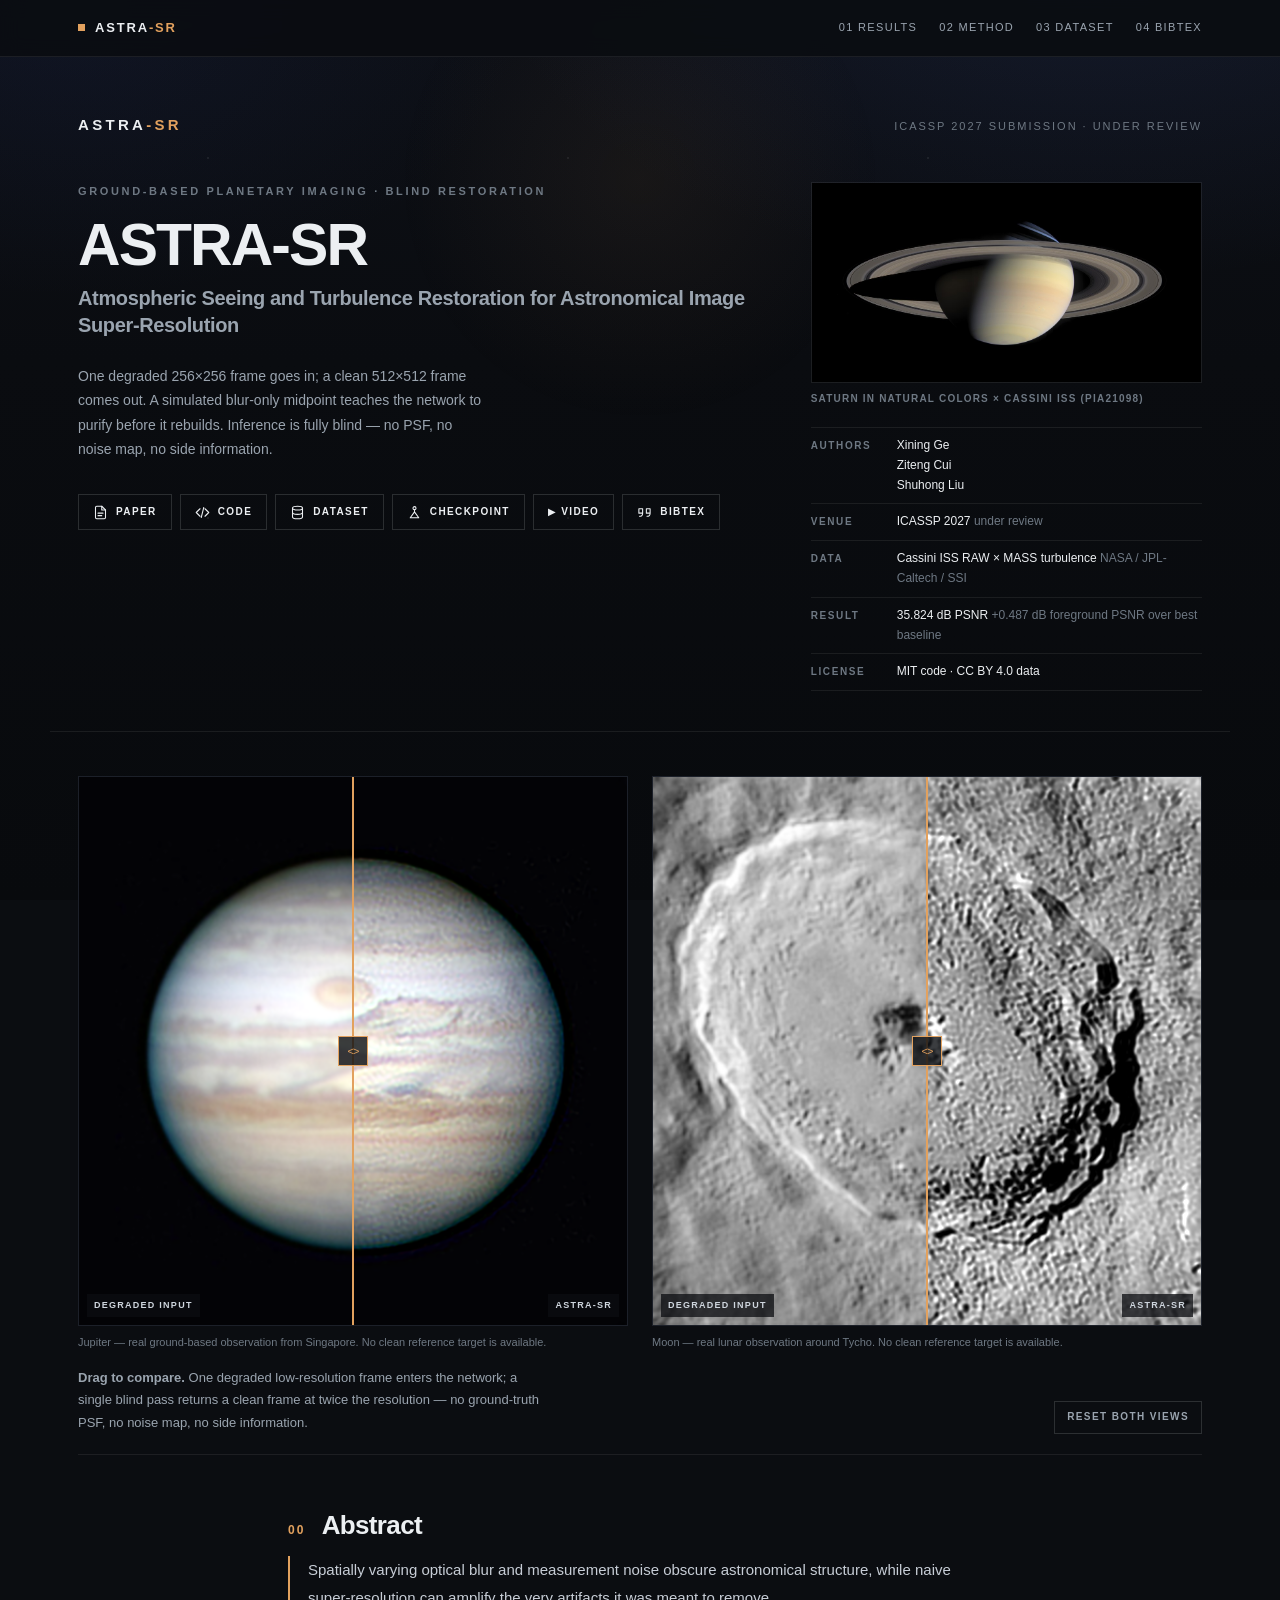
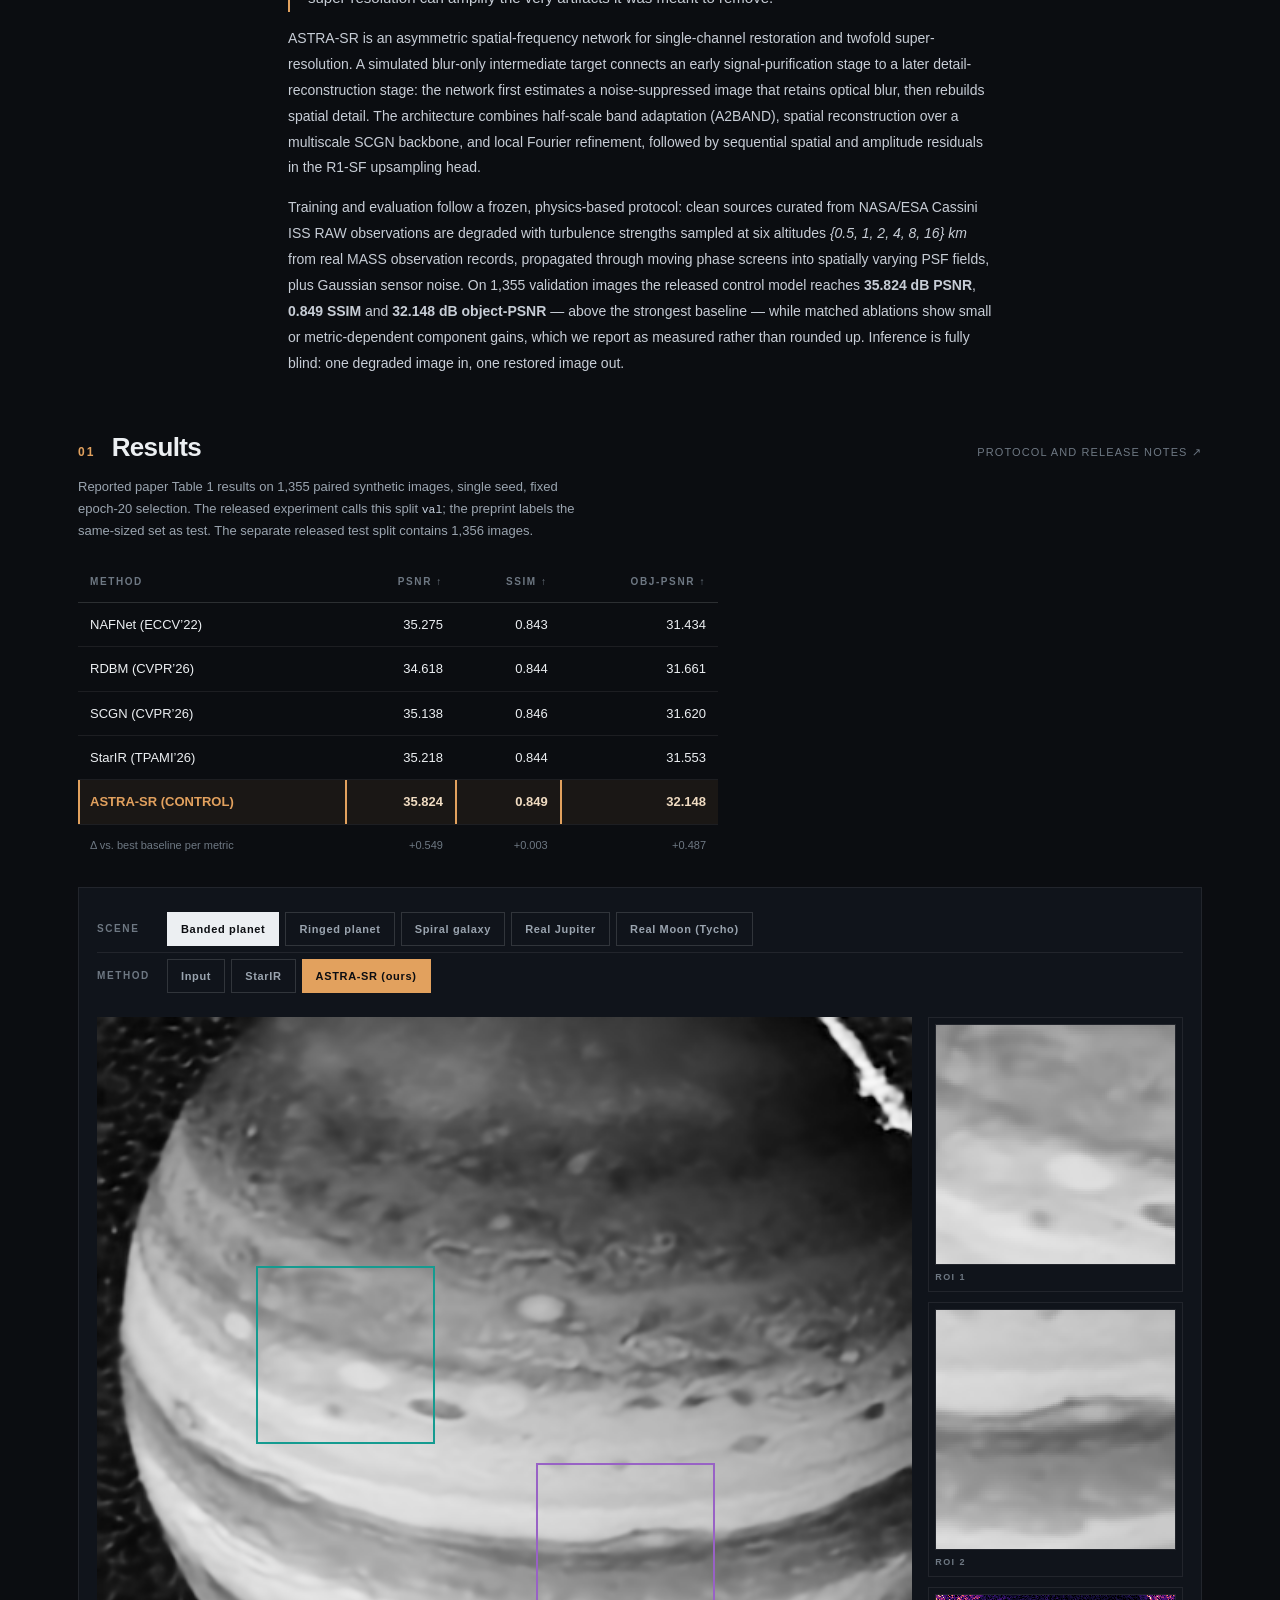
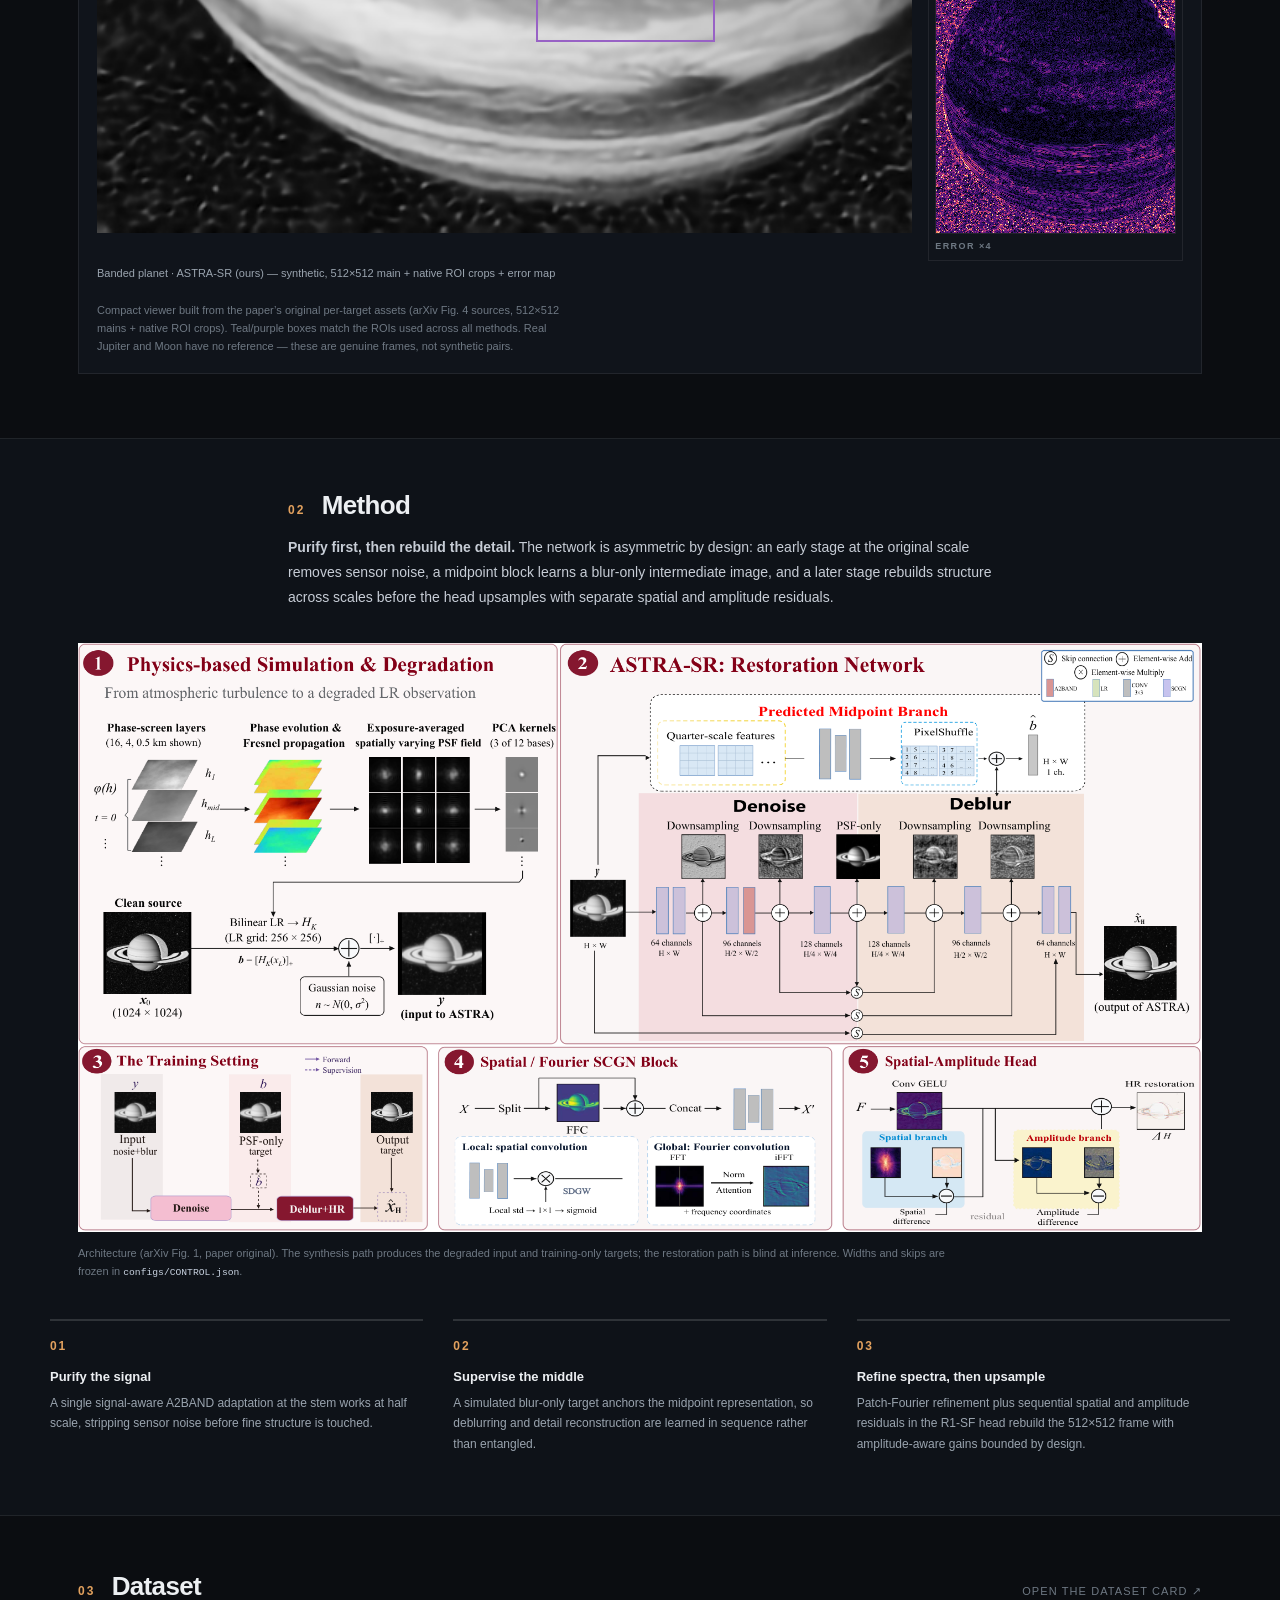
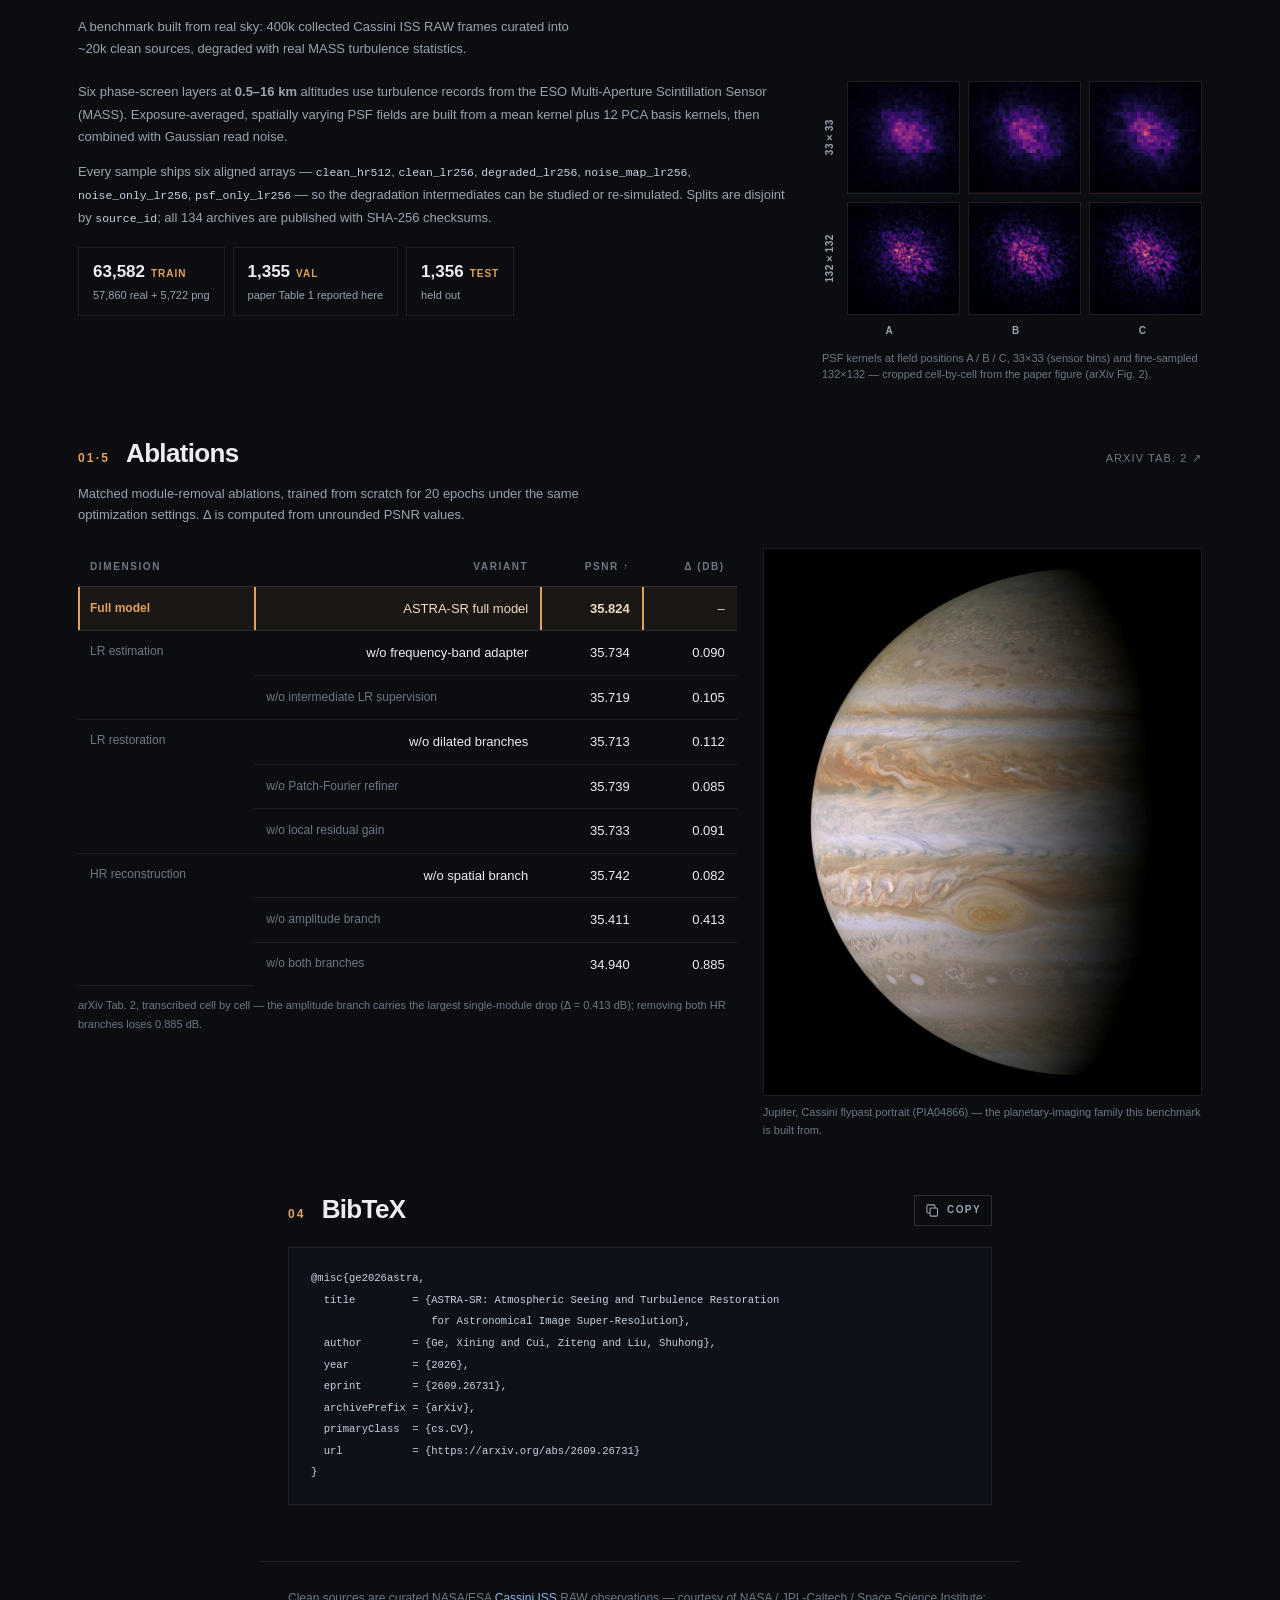
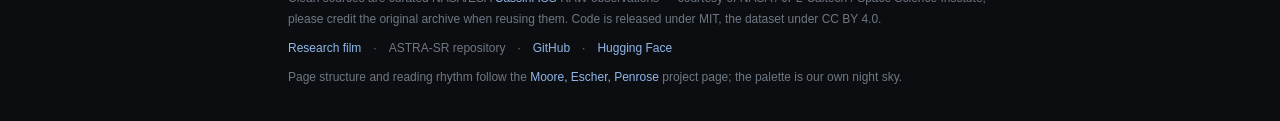
==== commit 9a14bd6f: "Unify ASTRA-SR project and film URLs with legacy redirects" ====
--- a/astra-sr/index.html
+++ b/astra-sr/index.html
@@ -10,6 +10,9 @@
   <meta property="og:description" content="Blind single-frame restoration + 2x super-resolution under six-layer atmospheric turbulence — code, checkpoint, and benchmark released.">
   <meta property="og:type" content="website">
   <meta name="twitter:card" content="summary_large_image">
+  <link rel="canonical" href="https://gexining.github.io/astra-sr/">
+  <meta property="og:url" content="https://gexining.github.io/astra-sr/">
+  <meta property="og:image" content="https://gexining.github.io/astra-sr/video/cover.png">
   <link rel="stylesheet" href="site.css?v=astra-1">
 </head>
 <body>
@@ -53,6 +56,7 @@
         <a class="resource" href="https://github.com/gexining/ASTRA-SR"><svg class="icon"><use href="#i-code"/></svg>Code</a>
         <a class="resource" href="https://huggingface.co/datasets/xiningning/astrasr_data"><svg class="icon"><use href="#i-data"/></svg>Dataset</a>
         <a class="resource" href="https://huggingface.co/datasets/xiningning/astrasr_data/tree/main/checkpoints"><svg class="icon"><use href="#i-weights"/></svg>Checkpoint</a>
+        <a class="resource" href="video/?v=20261008-3" aria-label="Watch the 72-second research film">&#9654; Video</a>
         <a class="resource" href="#citation"><svg class="icon"><use href="#i-quote"/></svg>BibTeX</a>
       </div>
     </div>
@@ -65,7 +69,7 @@
         <li><span class="k">Authors</span><span class="v"><span>Xining Ge</span><span>Ziteng Cui</span><span>Shuhong Liu</span></span></li>
         <li><span class="k">Venue</span><span class="v">ICASSP 2027 <em>under review</em></span></li>
         <li><span class="k">Data</span><span class="v">Cassini ISS RAW &times; MASS turbulence <em>NASA / JPL-Caltech / SSI</em></span></li>
-        <li><span class="k">Result</span><span class="v">35.824&nbsp;dB PSNR <em>+0.256 over strongest baseline</em></span></li>
+        <li><span class="k">Result</span><span class="v">35.824&nbsp;dB PSNR <em>+0.487 dB foreground PSNR over best baseline</em></span></li>
         <li><span class="k">License</span><span class="v">MIT code &middot; CC BY 4.0 data</span></li>
       </ul>
     </div>
@@ -84,7 +88,7 @@
           <div class="knob" aria-hidden="true">&lt;&gt;</div>
           <input type="range" min="0" max="100" value="50" aria-label="Compare degraded input with ASTRA-SR output (Jupiter)">
         </div>
-        <figcaption>Jupiter &mdash; banded planet, real Cassini ISS observation degraded with the frozen turbulence protocol.</figcaption>
+        <figcaption>Jupiter &mdash; real ground-based observation from Singapore. No clean reference target is available.</figcaption>
       </figure>
       <figure class="teaser-fig">
         <div class="compare" data-compare>
@@ -95,7 +99,7 @@
           <div class="knob" aria-hidden="true">&lt;&gt;</div>
           <input type="range" min="0" max="100" value="50" aria-label="Compare degraded input with ASTRA-SR output (Moon)">
         </div>
-        <figcaption>Moon &mdash; cratered terrain; single 256&times;256 frame in, clean 512&times;512 frame out.</figcaption>
+        <figcaption>Moon &mdash; real lunar observation around Tycho. No clean reference target is available.</figcaption>
       </figure>
     </div>
     <div class="teaser-under">
@@ -107,24 +111,27 @@
   <section id="abstract" class="text-section">
     <h2 data-num="00" class="sec">Abstract</h2>
     <p class="opening-quote">Spatially varying optical blur and measurement noise obscure astronomical structure, while naive super-resolution can amplify the very artifacts it was meant to remove.</p>
-    <p>ASTRA-SR is an asymmetric spatial-frequency network for single-channel restoration and twofold super-resolution. A simulated blur-only intermediate target connects an early signal-purification stage to a later detail-reconstruction stage: the network first learns what noise looks like when the blur is removed, then rebuilds spatial detail. The architecture combines half-scale band adaptation (A2BAND), spatial reconstruction over a multiscale SCGN backbone, and local Fourier refinement, followed by sequential spatial and amplitude residuals in the R1-SF upsampling head.</p>
+    <p>ASTRA-SR is an asymmetric spatial-frequency network for single-channel restoration and twofold super-resolution. A simulated blur-only intermediate target connects an early signal-purification stage to a later detail-reconstruction stage: the network first estimates a noise-suppressed image that retains optical blur, then rebuilds spatial detail. The architecture combines half-scale band adaptation (A2BAND), spatial reconstruction over a multiscale SCGN backbone, and local Fourier refinement, followed by sequential spatial and amplitude residuals in the R1-SF upsampling head.</p>
     <p>Training and evaluation follow a frozen, physics-based protocol: clean sources curated from NASA/ESA Cassini ISS RAW observations are degraded with turbulence strengths sampled at six altitudes <span class="math">{0.5, 1, 2, 4, 8, 16}&nbsp;km</span> from real MASS observation records, propagated through moving phase screens into spatially varying PSF fields, plus Gaussian sensor noise. On 1,355 validation images the released control model reaches <strong>35.824&nbsp;dB PSNR</strong>, <strong>0.849&nbsp;SSIM</strong> and <strong>32.148&nbsp;dB object-PSNR</strong> &mdash; above the strongest baseline &mdash; while matched ablations show small or metric-dependent component gains, which we report as measured rather than rounded up. Inference is fully blind: one degraded image in, one restored image out.</p>
   </section>
 
   <section class="wide results-section" id="results">
     <div class="section-heading">
       <h2 class="sec" data-num="01">Results</h2>
-      <a class="quiet-link" href="https://github.com/gexining/ASTRA-SR/tree/main/docs/evidence">Full evaluation evidence <span aria-hidden="true">&#8599;</span></a>
-    </div>
-    <p class="section-intro">1,355 validation images, single seed, fixed epoch-20 selection &mdash; the exact protocol and hashes ship with the repository.</p>
+      <a class="quiet-link" href="https://github.com/gexining/ASTRA-SR/blob/main/docs/RELEASE_SCOPE.md">Protocol and release notes <span aria-hidden="true">&#8599;</span></a>
+    </div>
+    <p class="section-intro">Reported paper Table&nbsp;1 results on 1,355 paired synthetic images, single seed, fixed epoch-20 selection. The released experiment calls this split <code>val</code>; the preprint labels the same-sized set as test. The separate released test split contains 1,356 images.</p>
     <div class="metrics-wrap">
       <div class="table-scroll">
       <table class="metric-table">
         <thead><tr><th>Method</th><th>PSNR &#8593;</th><th>SSIM &#8593;</th><th>Obj-PSNR &#8593;</th></tr></thead>
         <tbody>
-          <tr><td>StarIR (TPAMI&rsquo;26), strongest baseline</td><td>35.568</td><td>0.844</td><td>31.553</td></tr>
+          <tr><td>NAFNet (ECCV&rsquo;22)</td><td>35.275</td><td>0.843</td><td>31.434</td></tr>
+          <tr><td>RDBM (CVPR&rsquo;26)</td><td>34.618</td><td>0.844</td><td>31.661</td></tr>
+          <tr><td>SCGN (CVPR&rsquo;26)</td><td>35.138</td><td>0.846</td><td>31.620</td></tr>
+          <tr><td>StarIR (TPAMI&rsquo;26)</td><td>35.218</td><td>0.844</td><td>31.553</td></tr>
           <tr class="ours"><td>ASTRA-SR (CONTROL)</td><td><strong>35.824</strong></td><td><strong>0.849</strong></td><td><strong>32.148</strong></td></tr>
-          <tr class="delta"><td>&Delta; over baseline</td><td>+0.256</td><td>+0.005</td><td>+0.595</td></tr>
+          <tr class="delta"><td>&Delta; vs. best baseline per metric</td><td>+0.549</td><td>+0.003</td><td>+0.487</td></tr>
         </tbody>
       </table>
       </div>
@@ -190,7 +197,7 @@
     <div class="dataset-grid">
       <div class="facts">
         <p>Six phase-screen layers at <strong>0.5&ndash;16&nbsp;km</strong> altitudes use turbulence records from the ESO Multi-Aperture Scintillation Sensor (MASS). Exposure-averaged, spatially varying PSF fields are built from a mean kernel plus 12 PCA basis kernels, then combined with Gaussian read noise.</p>
-        <p>Every sample ships six aligned arrays &mdash; <code>clean_hr512</code>, <code>clean_lr256</code>, <code>degraded_lr256</code>, <code>noise_map</code>, <code>noise_only</code>, <code>psf_only</code> &mdash; so the degradation intermediates can be studied or re-simulated. Splits are disjoint by source, and every archive carries a SHA-256.</p>
+        <p>Every sample ships six aligned arrays &mdash; <code>clean_hr512</code>, <code>clean_lr256</code>, <code>degraded_lr256</code>, <code>noise_map_lr256</code>, <code>noise_only_lr256</code>, <code>psf_only_lr256</code> &mdash; so the degradation intermediates can be studied or re-simulated. Splits are disjoint by <code>source_id</code>; all 134 archives are published with SHA-256 checksums.</p>
         <div class="split-inline" aria-label="Dataset splits">
           <div class="split-chip"><b>63,582<em>train</em></b>57,860 real + 5,722 png</div>
           <div class="split-chip"><b>1,355<em>val</em></b>paper Table&nbsp;1 reported here</div>
@@ -271,7 +278,7 @@
 
 <footer class="page-footer text-section">
   <p>Clean sources are curated NASA/ESA <a href="https://pds-rings.seti.org/cassini/iss/">Cassini ISS</a> RAW observations &mdash; courtesy of NASA / JPL-Caltech / Space Science Institute; please credit the original archive when reusing them. Code is released under MIT, the dataset under CC&nbsp;BY&nbsp;4.0.</p>
-  <p>ASTRA-SR repository<span class="footer-dot" aria-hidden="true">&middot;</span><a href="https://github.com/gexining/ASTRA-SR">GitHub</a><span class="footer-dot" aria-hidden="true">&middot;</span><a href="https://huggingface.co/datasets/xiningning/astrasr_data">Hugging Face</a></p>
+  <p><a href="video/?v=20261008-3">Research film</a><span class="footer-dot" aria-hidden="true">&middot;</span>ASTRA-SR repository<span class="footer-dot" aria-hidden="true">&middot;</span><a href="https://github.com/gexining/ASTRA-SR">GitHub</a><span class="footer-dot" aria-hidden="true">&middot;</span><a href="https://huggingface.co/datasets/xiningning/astrasr_data">Hugging Face</a></p>
   <p class="small">Page structure and reading rhythm follow the <a href="https://assafshocher.github.io/escher/">Moore, Escher, Penrose</a> project page; the palette is our own night sky.</p>
 </footer>
 
@@ -301,13 +308,6 @@
     });
   }, { rootMargin: "-40% 0px -55% 0px", threshold: 0 });
   document.querySelectorAll("section[id]").forEach(function (s) { secObs.observe(s); });
-
-  // ---- teaser sliders jump into the qualitative viewer ----
-  document.querySelectorAll(".compare input[type='range']").forEach(function (r) {
-    r.addEventListener("change", function () {
-      document.getElementById("results")?.scrollIntoView({ behavior: "smooth", block: "start" });
-    });
-  });
 
   // ---- 3D tilt on interactive cards ----
   document.querySelectorAll(".compare").forEach(function (el) {
@@ -387,7 +387,7 @@
         qvErr.src = base + "_error.png";
         qvErr.alt = "Error map, " + QV_METHODS[m] + " vs ground truth";
       }
-      qvMeta.textContent = s.name + " · " + QV_METHODS[m] + " — " + s.kind + ", 512×512 main + 112×112 ROI crops" + (qvHasErr ? " + error map" : "");
+      qvMeta.textContent = s.name + " · " + QV_METHODS[m] + " — " + s.kind + ", 512×512 main + native ROI crops" + (qvHasErr ? " + error map" : "");
       qv.querySelectorAll("[data-scene]").forEach(function (b) {
         b.setAttribute("aria-selected", String(b.dataset.scene === qv.dataset.scene));
       });
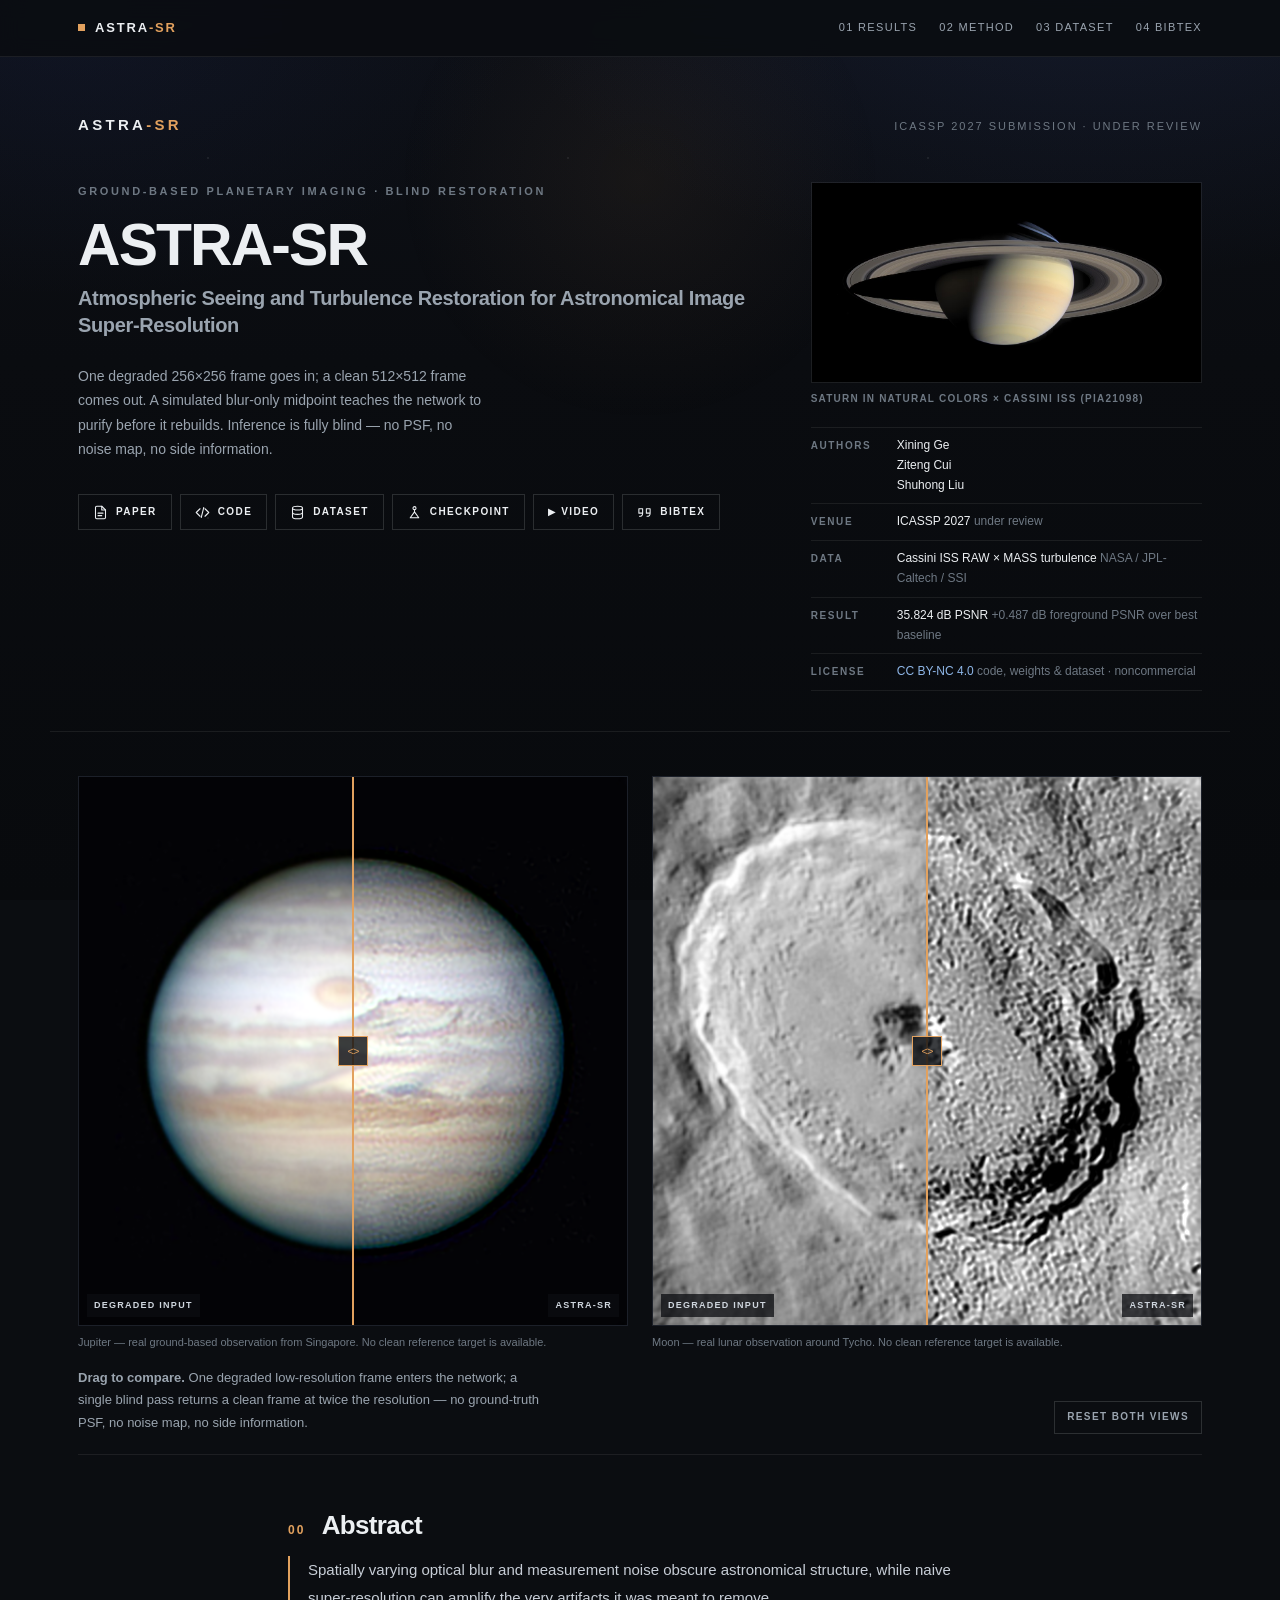
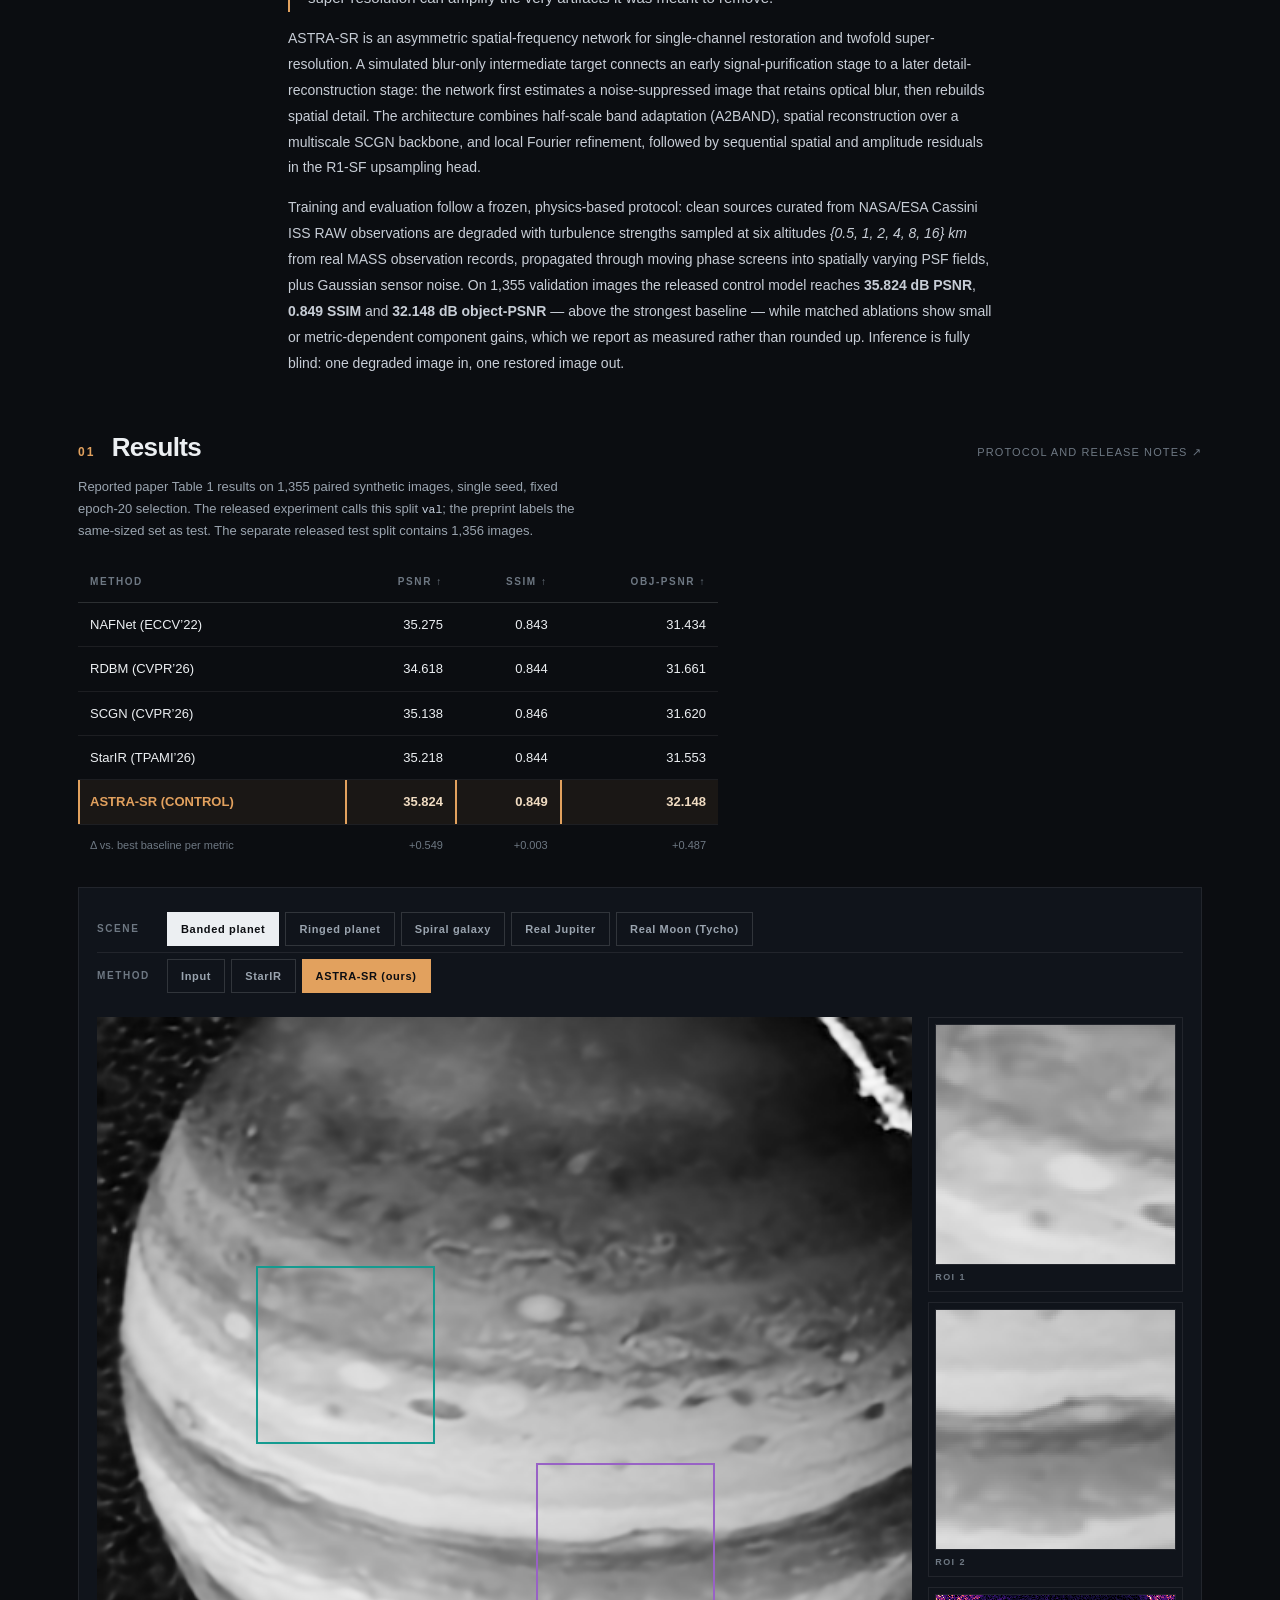
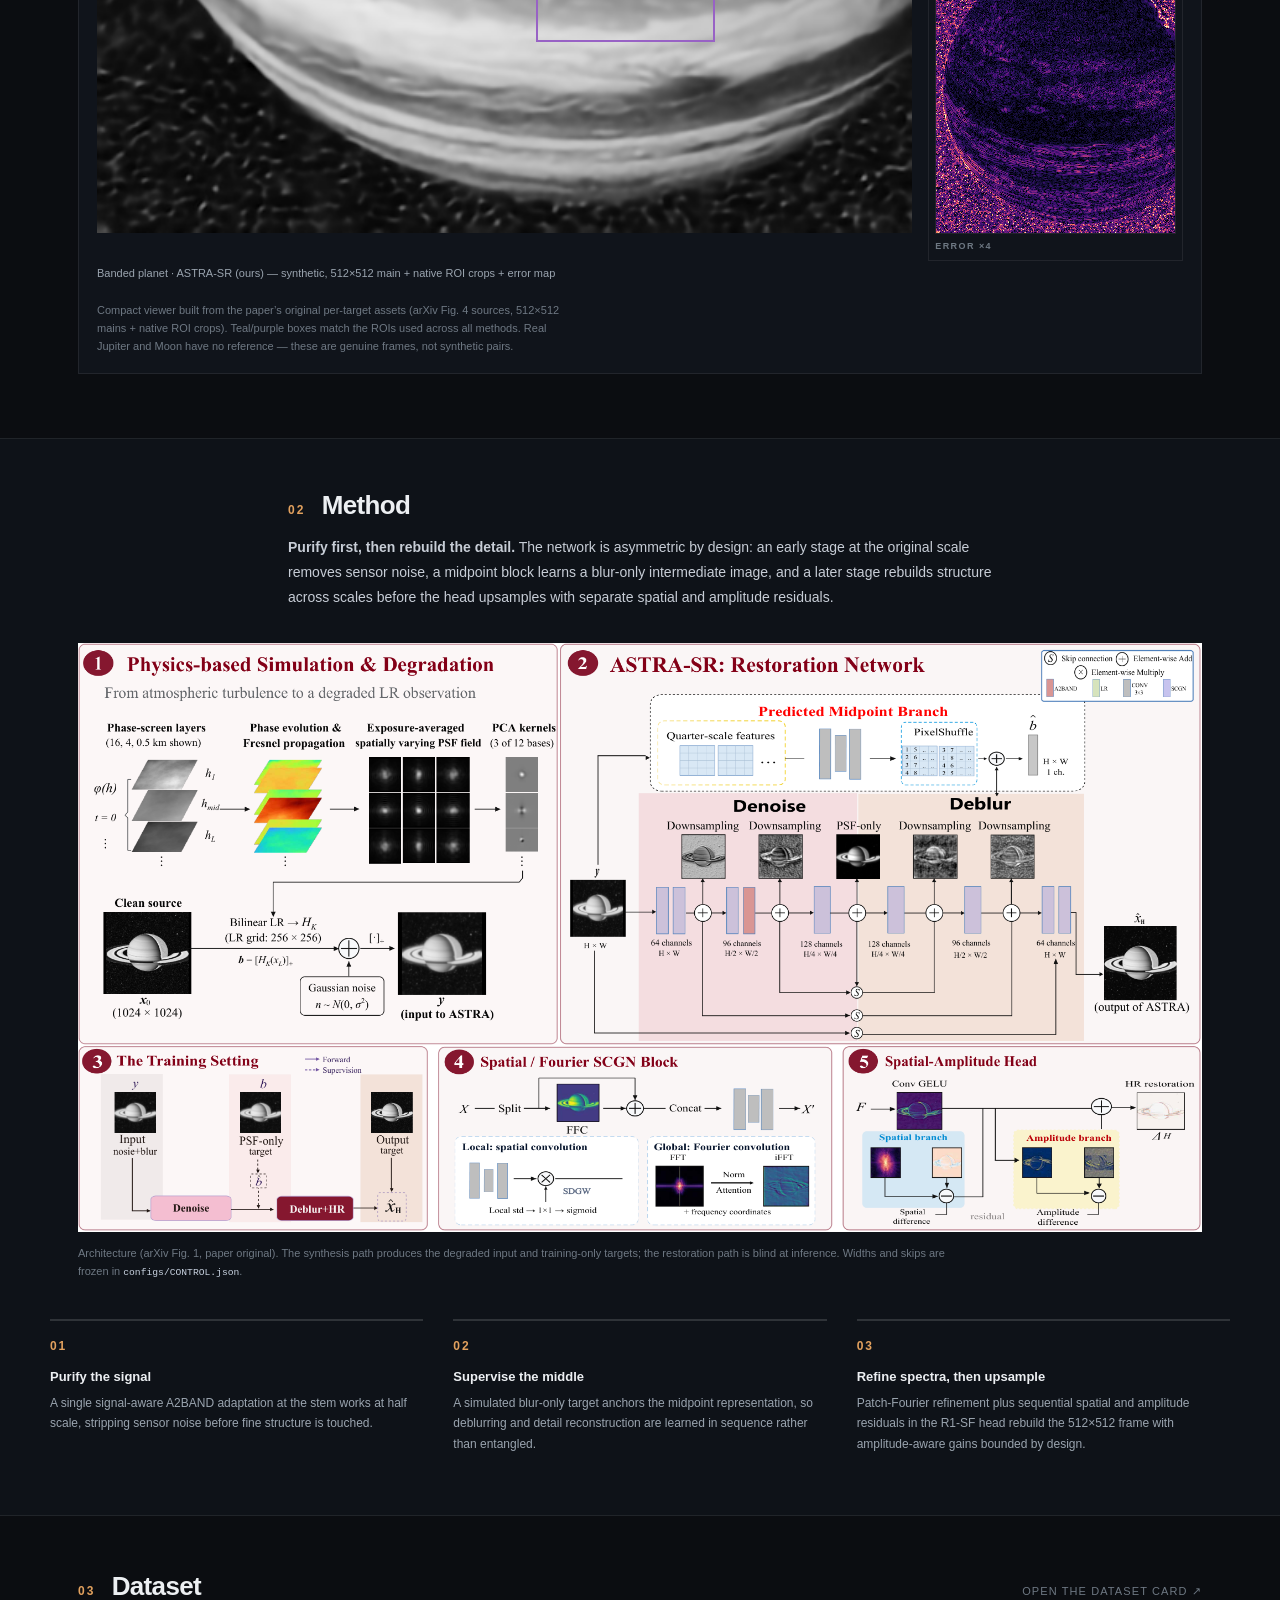
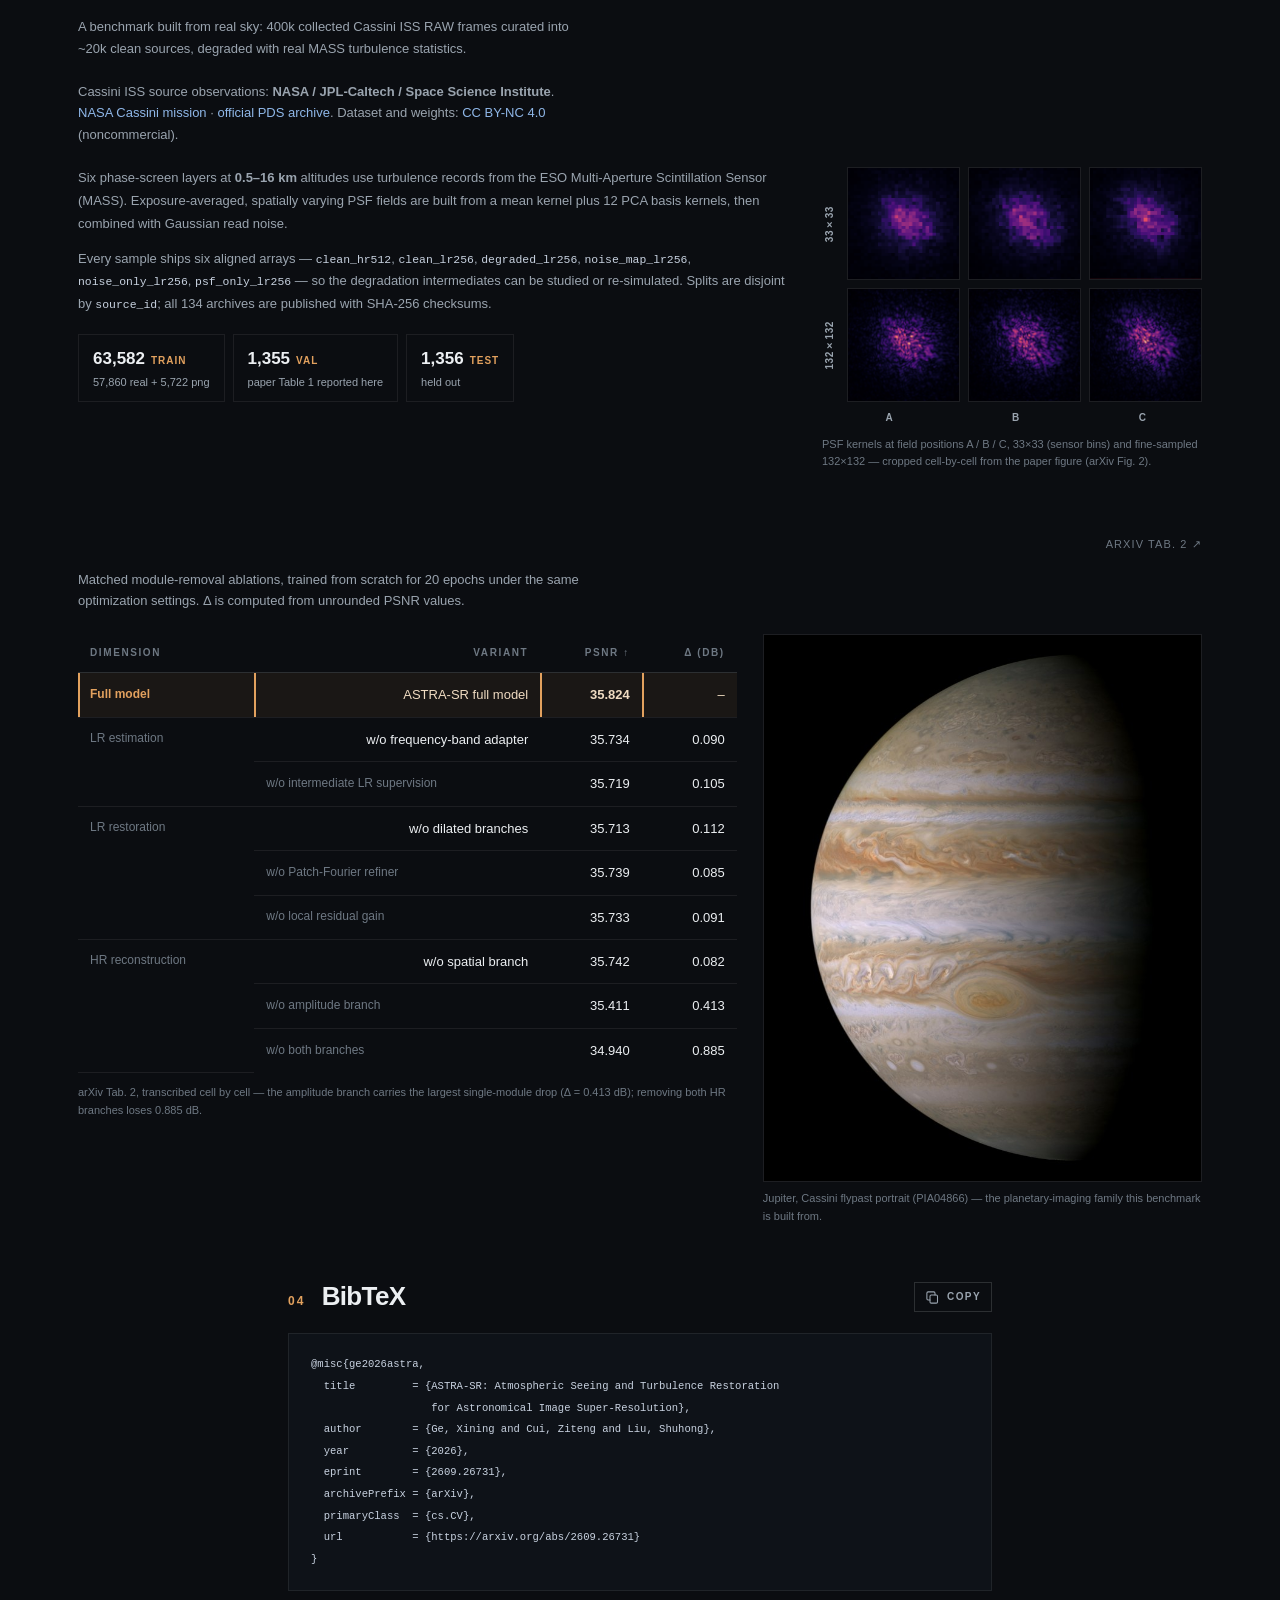
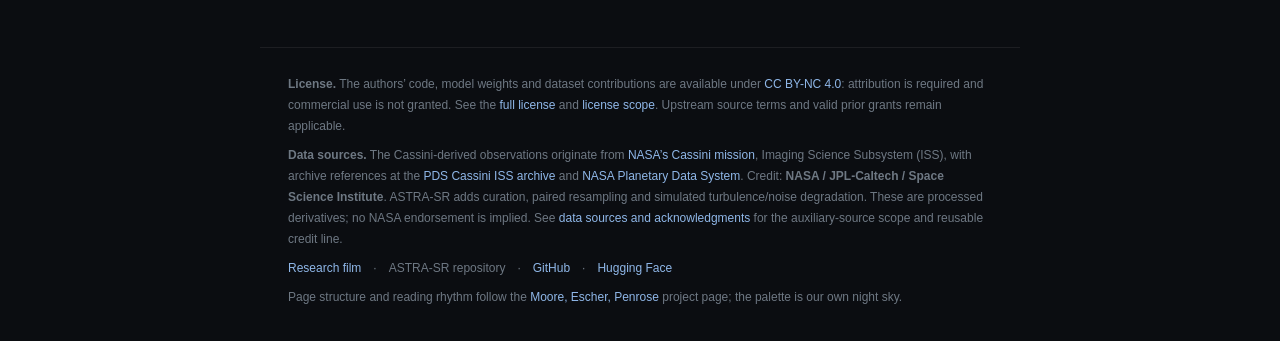
==== commit 2a89714c: "Declare noncommercial ASTRA-SR release and credit NASA Cassini data" ====
--- a/astra-sr/index.html
+++ b/astra-sr/index.html
@@ -70,7 +70,7 @@
         <li><span class="k">Venue</span><span class="v">ICASSP 2027 <em>under review</em></span></li>
         <li><span class="k">Data</span><span class="v">Cassini ISS RAW &times; MASS turbulence <em>NASA / JPL-Caltech / SSI</em></span></li>
         <li><span class="k">Result</span><span class="v">35.824&nbsp;dB PSNR <em>+0.487 dB foreground PSNR over best baseline</em></span></li>
-        <li><span class="k">License</span><span class="v">MIT code &middot; CC BY 4.0 data</span></li>
+        <li><span class="k">License</span><span class="v"><a href="https://creativecommons.org/licenses/by-nc/4.0/" rel="license">CC BY-NC 4.0</a><em> code, weights &amp; dataset &middot; noncommercial</em></span></li>
       </ul>
     </div>
   </div>
@@ -194,6 +194,7 @@
       <a class="quiet-link" href="https://huggingface.co/datasets/xiningning/astrasr_data">Open the dataset card <span aria-hidden="true">&#8599;</span></a>
     </div>
     <p class="section-intro">A benchmark built from real sky: 400k collected Cassini ISS RAW frames curated into ~20k clean sources, degraded with real MASS turbulence statistics.</p>
+    <p class="section-intro">Cassini ISS source observations: <strong>NASA / JPL-Caltech / Space Science Institute</strong>. <a href="https://science.nasa.gov/mission/cassini/">NASA Cassini mission</a> &middot; <a href="https://pds-rings.seti.org/cassini/iss/">official PDS archive</a>. Dataset and weights: <a href="https://creativecommons.org/licenses/by-nc/4.0/">CC BY-NC 4.0</a> (noncommercial).</p>
     <div class="dataset-grid">
       <div class="facts">
         <p>Six phase-screen layers at <strong>0.5&ndash;16&nbsp;km</strong> altitudes use turbulence records from the ESO Multi-Aperture Scintillation Sensor (MASS). Exposure-averaged, spatially varying PSF fields are built from a mean kernel plus 12 PCA basis kernels, then combined with Gaussian read noise.</p>
@@ -277,7 +278,8 @@
 </main>
 
 <footer class="page-footer text-section">
-  <p>Clean sources are curated NASA/ESA <a href="https://pds-rings.seti.org/cassini/iss/">Cassini ISS</a> RAW observations &mdash; courtesy of NASA / JPL-Caltech / Space Science Institute; please credit the original archive when reusing them. Code is released under MIT, the dataset under CC&nbsp;BY&nbsp;4.0.</p>
+  <p><strong>License.</strong> The authors&rsquo; code, model weights and dataset contributions are available under <a href="https://creativecommons.org/licenses/by-nc/4.0/" rel="license">CC BY-NC 4.0</a>: attribution is required and commercial use is not granted. See the <a href="LICENSE">full license</a> and <a href="LICENSE_SCOPE.md">license scope</a>. Upstream source terms and valid prior grants remain applicable.</p>
+  <p><strong>Data sources.</strong> The Cassini-derived observations originate from <a href="https://science.nasa.gov/mission/cassini/">NASA&rsquo;s Cassini mission</a>, Imaging Science Subsystem (ISS), with archive references at the <a href="https://pds-rings.seti.org/cassini/iss/">PDS Cassini ISS archive</a> and <a href="https://pds.nasa.gov/">NASA Planetary Data System</a>. Credit: <strong>NASA / JPL-Caltech / Space Science Institute</strong>. ASTRA-SR adds curation, paired resampling and simulated turbulence/noise degradation. These are processed derivatives; no NASA endorsement is implied. See <a href="DATA_SOURCES.md">data sources and acknowledgments</a> for the auxiliary-source scope and reusable credit line.</p>
   <p><a href="video/?v=20261008-3">Research film</a><span class="footer-dot" aria-hidden="true">&middot;</span>ASTRA-SR repository<span class="footer-dot" aria-hidden="true">&middot;</span><a href="https://github.com/gexining/ASTRA-SR">GitHub</a><span class="footer-dot" aria-hidden="true">&middot;</span><a href="https://huggingface.co/datasets/xiningning/astrasr_data">Hugging Face</a></p>
   <p class="small">Page structure and reading rhythm follow the <a href="https://assafshocher.github.io/escher/">Moore, Escher, Penrose</a> project page; the palette is our own night sky.</p>
 </footer>
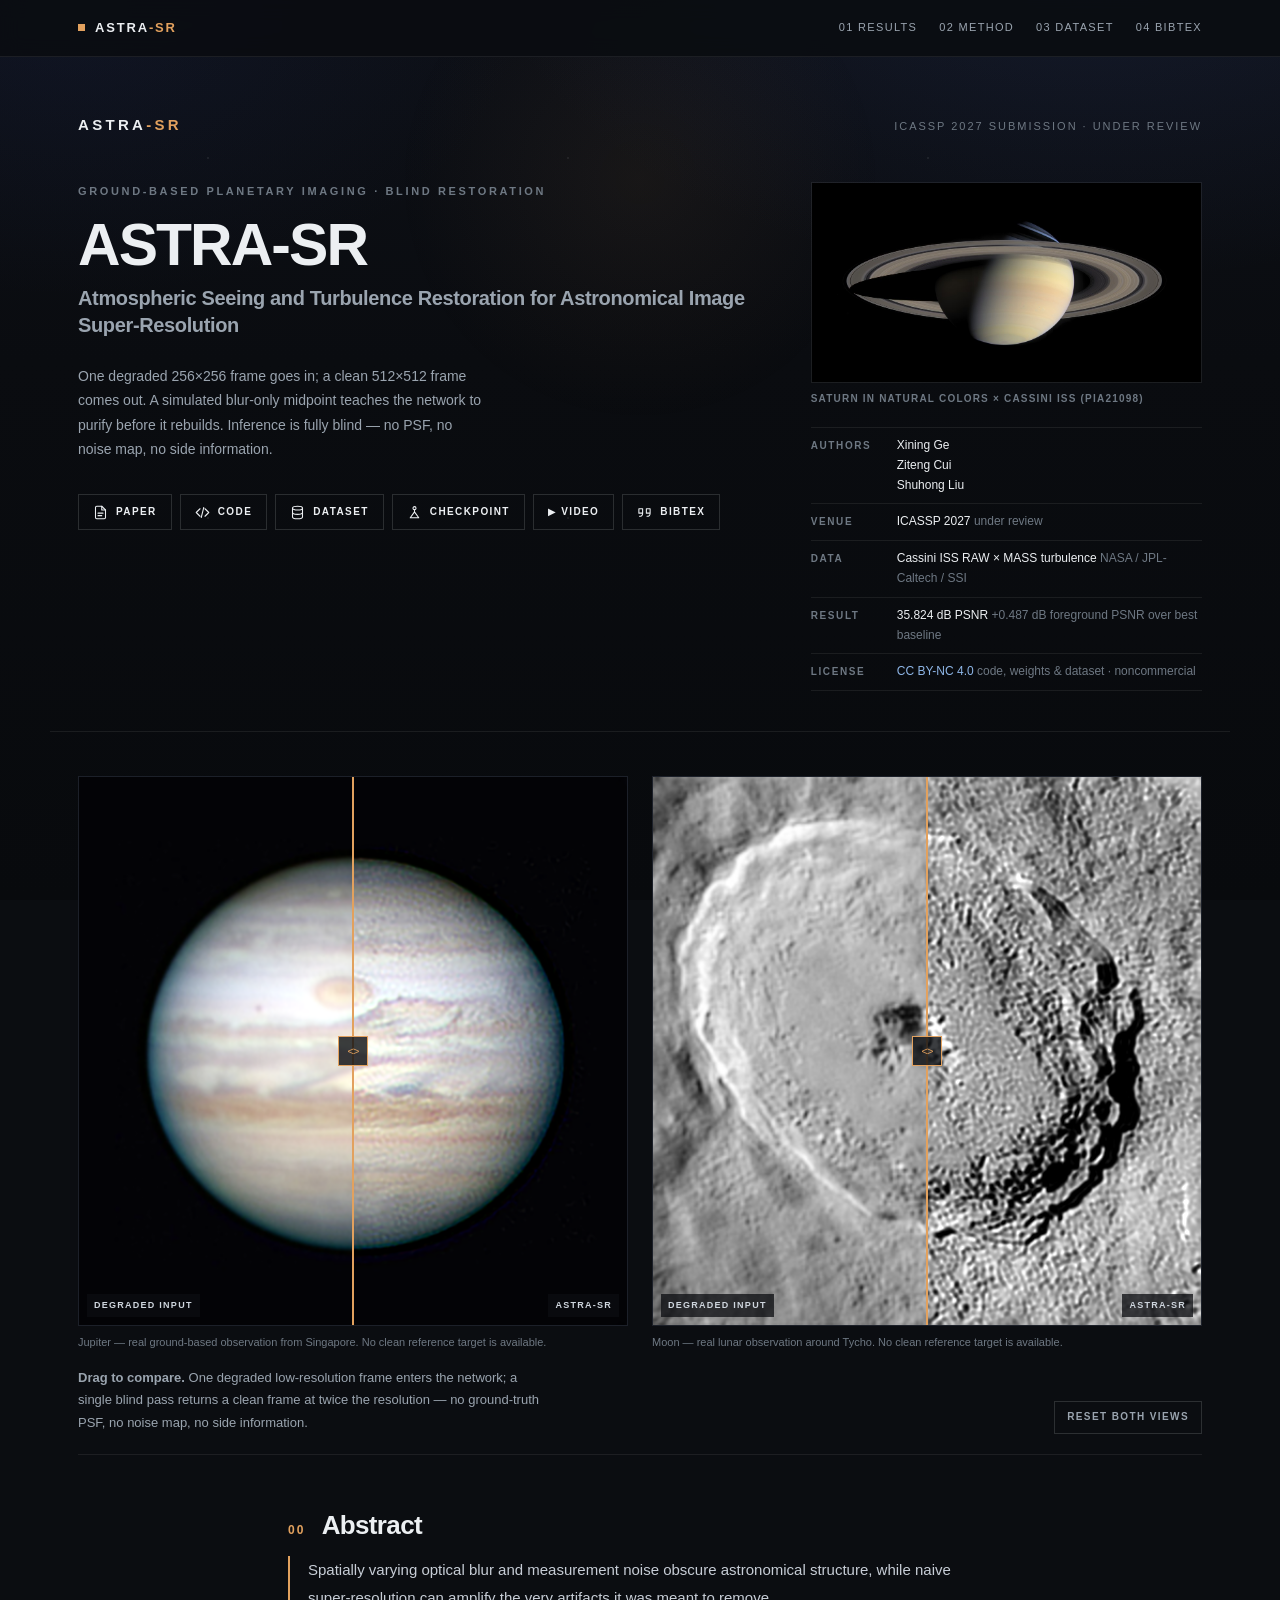
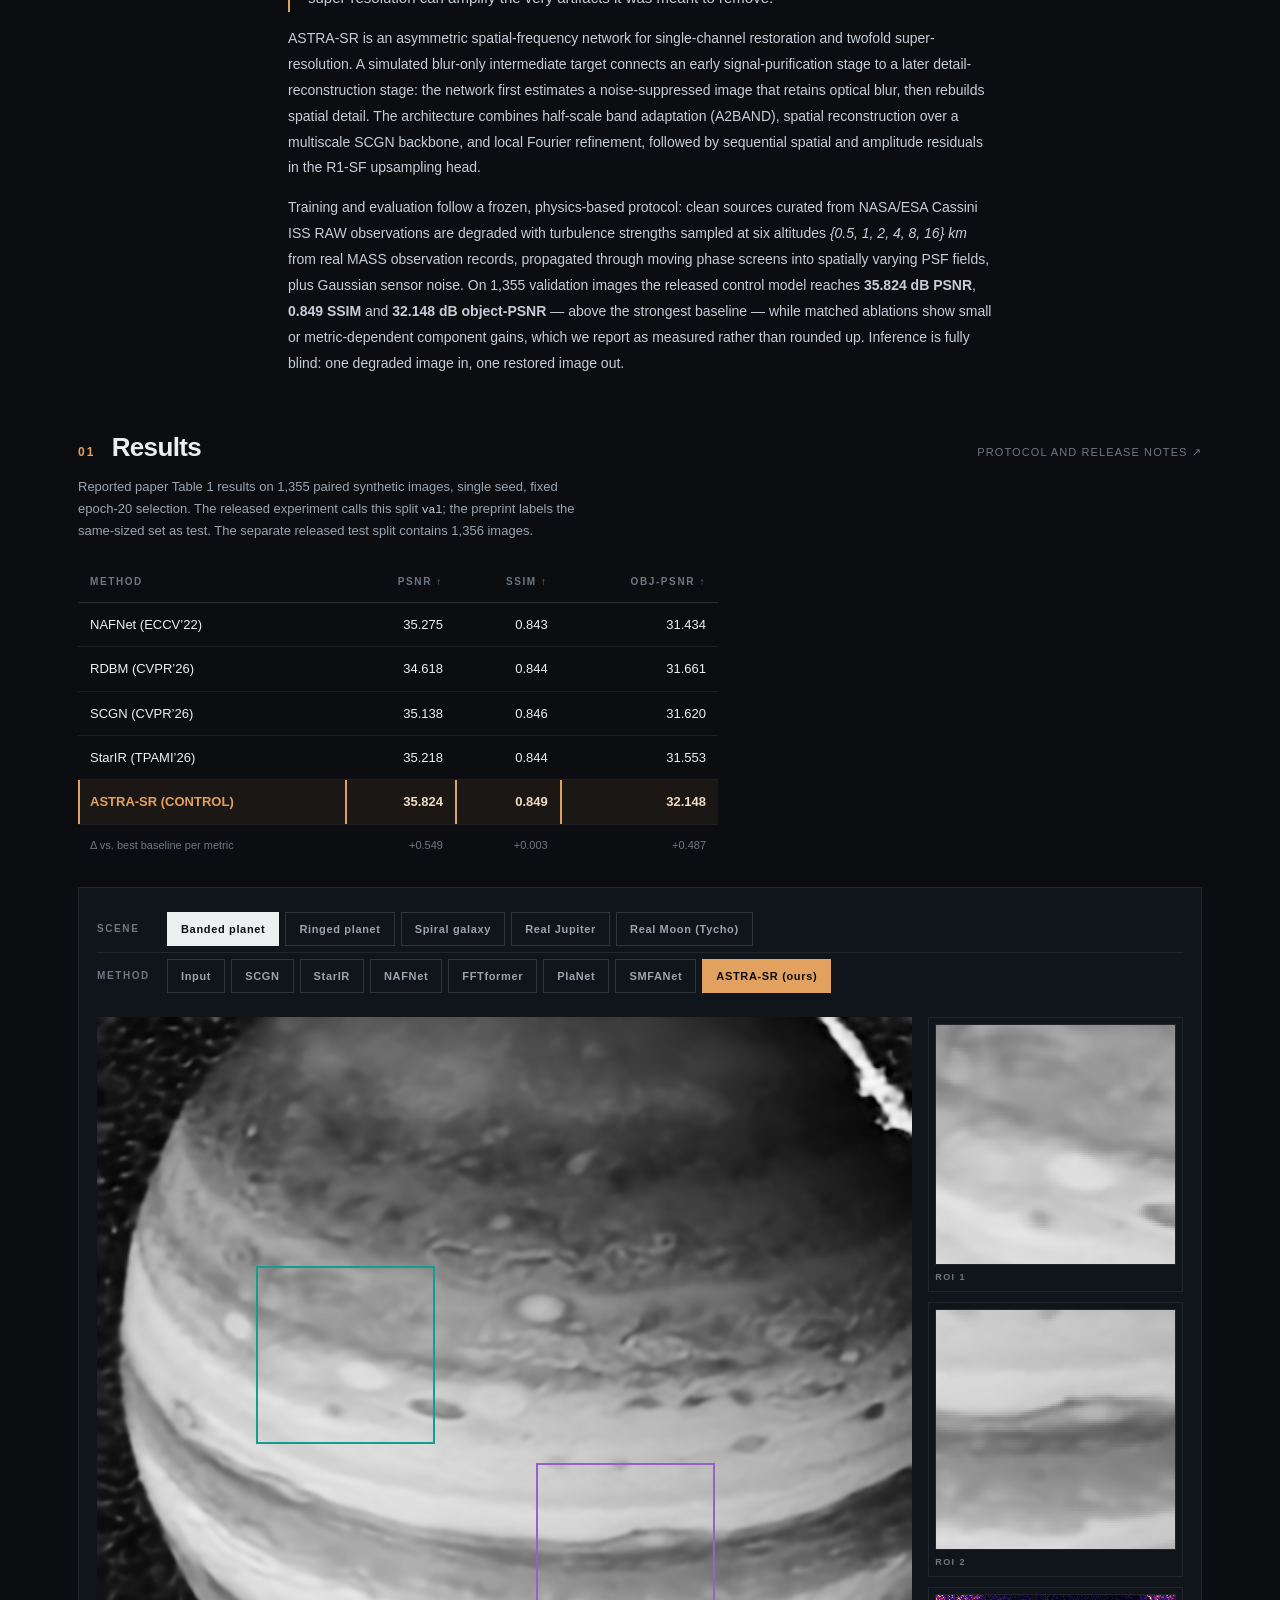
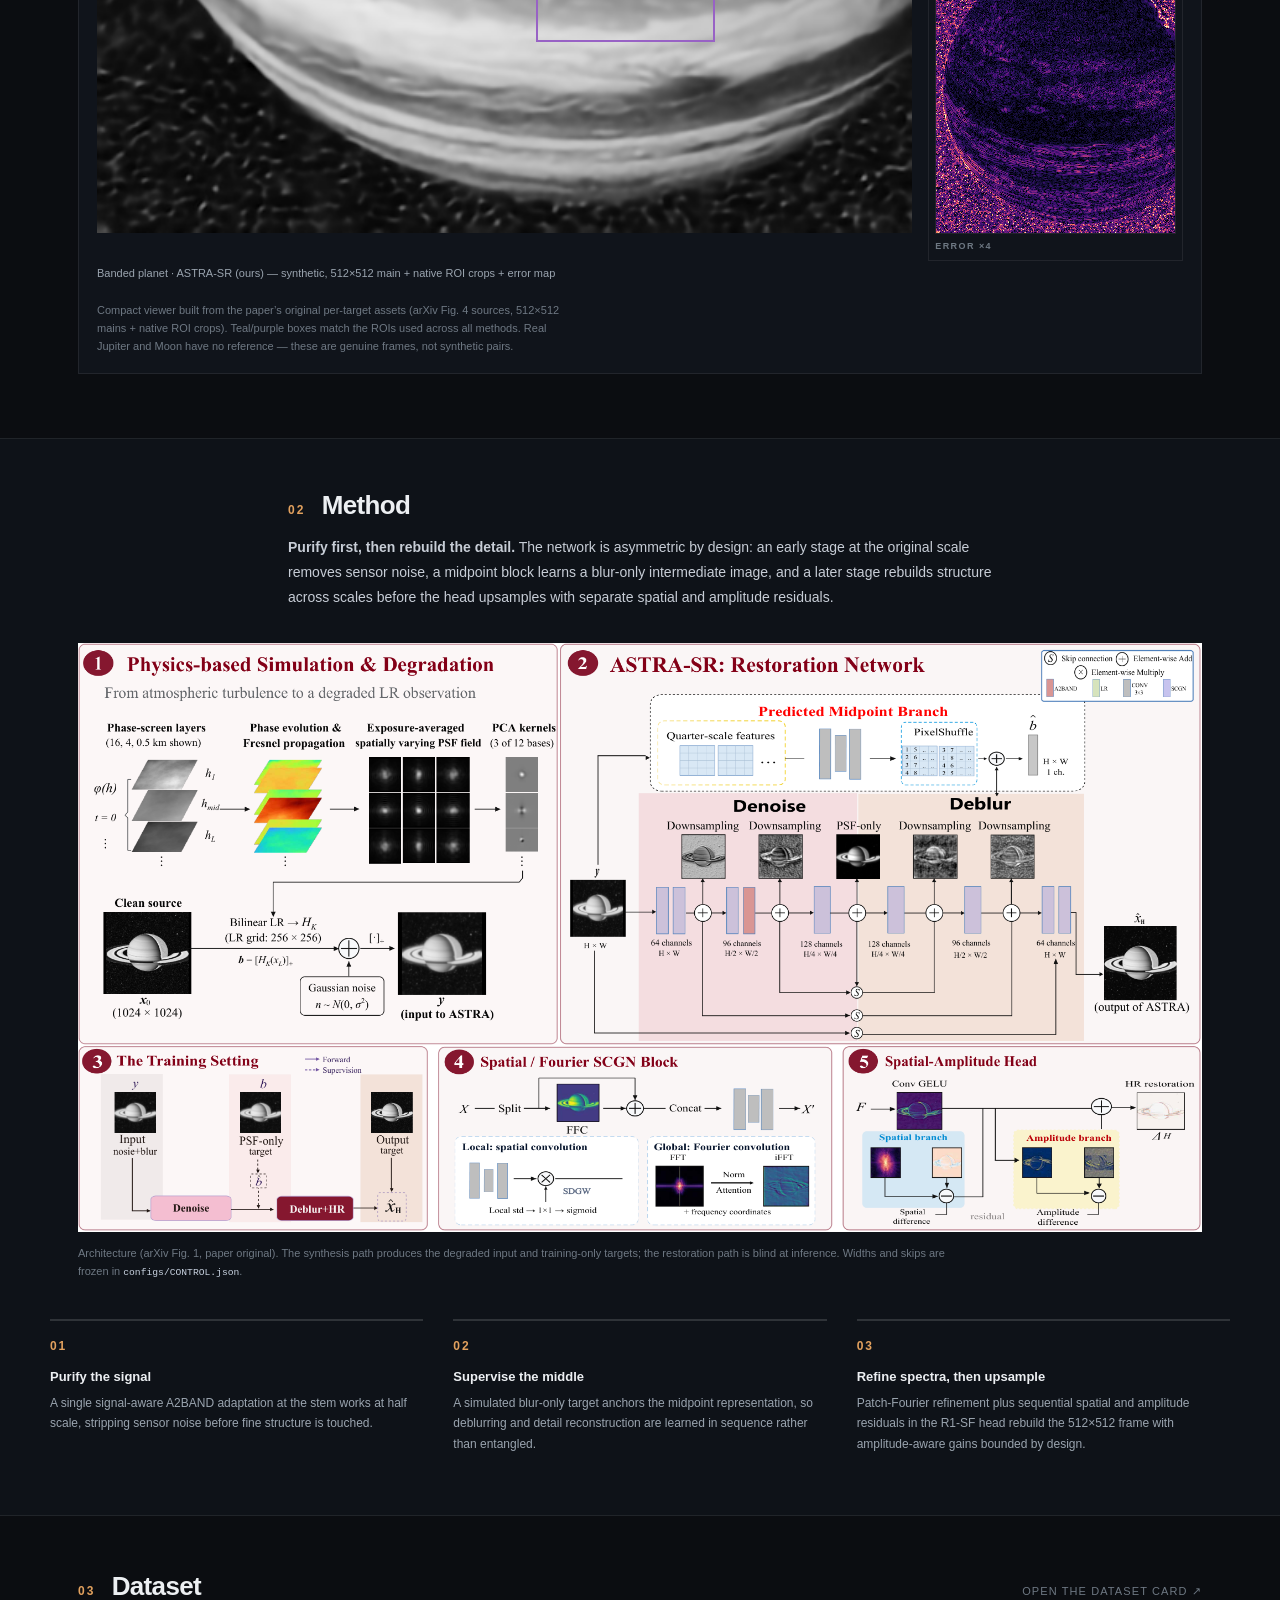
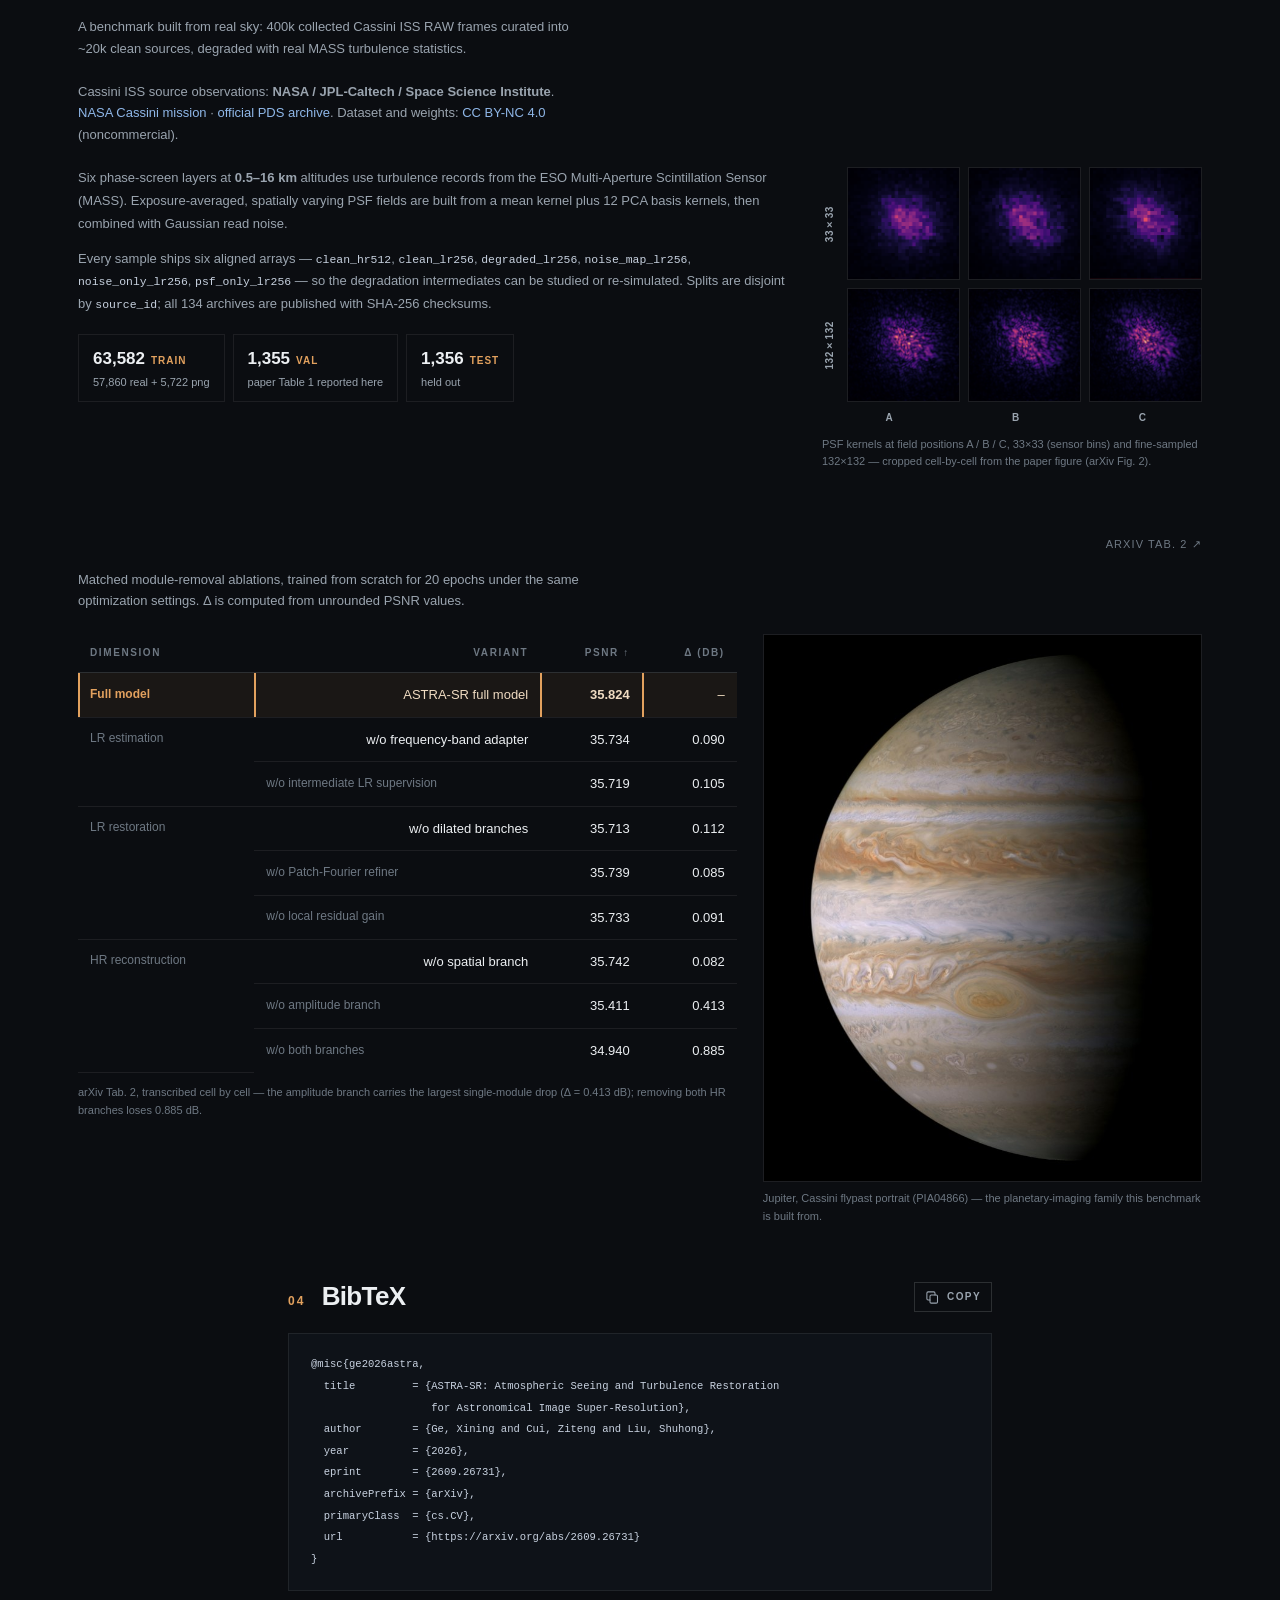
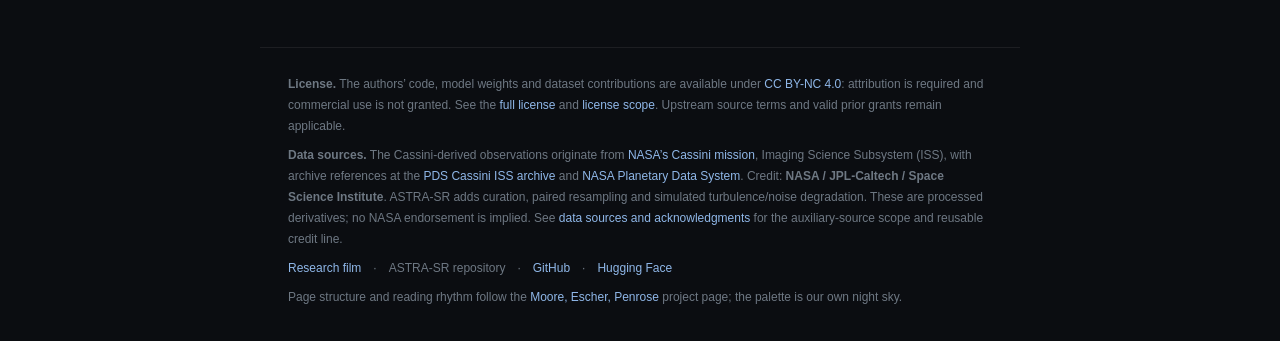
==== commit 843c6c59: "Viewer: all 7 methods (SCGN/StarIR/NAFNet/FFTformer/PlaNet/SMFANet/ASTRA) + error maps" ====
--- a/astra-sr/index.html
+++ b/astra-sr/index.html
@@ -151,7 +151,12 @@
         <span class="qv-label">Method</span>
         <div class="qv-tabs" role="tablist" aria-label="Method">
           <button class="qv-tab" data-method="input">Input</button>
+          <button class="qv-tab" data-method="scgn">SCGN</button>
           <button class="qv-tab" data-method="starir">StarIR</button>
+          <button class="qv-tab" data-method="nafnet">NAFNet</button>
+          <button class="qv-tab" data-method="fftformer">FFTformer</button>
+          <button class="qv-tab" data-method="planet">PlaNet</button>
+          <button class="qv-tab" data-method="smfanet">SMFANet</button>
           <button class="qv-tab ours" data-method="ours">ASTRA-SR (ours)</button>
         </div>
       </div>
@@ -354,9 +359,14 @@
       rois: [["teal","35.16%","35.55%","21.88%","21.88%"], ["purple","64.45%","59.77%","21.88%","21.88%"]] }
   };
   var QV_METHODS = {
-    input:  "Input",
-    starir: "StarIR",
-    ours:   "ASTRA-SR (ours)"
+    input:     "Input",
+    scgn:      "SCGN",
+    starir:    "StarIR",
+    nafnet:    "NAFNet",
+    fftformer: "FFTformer",
+    planet:    "PlaNet",
+    smfanet:   "SMFANet",
+    ours:      "ASTRA-SR (ours)"
   };
   var qv = document.getElementById("qual-viewer");
   if (qv) {
